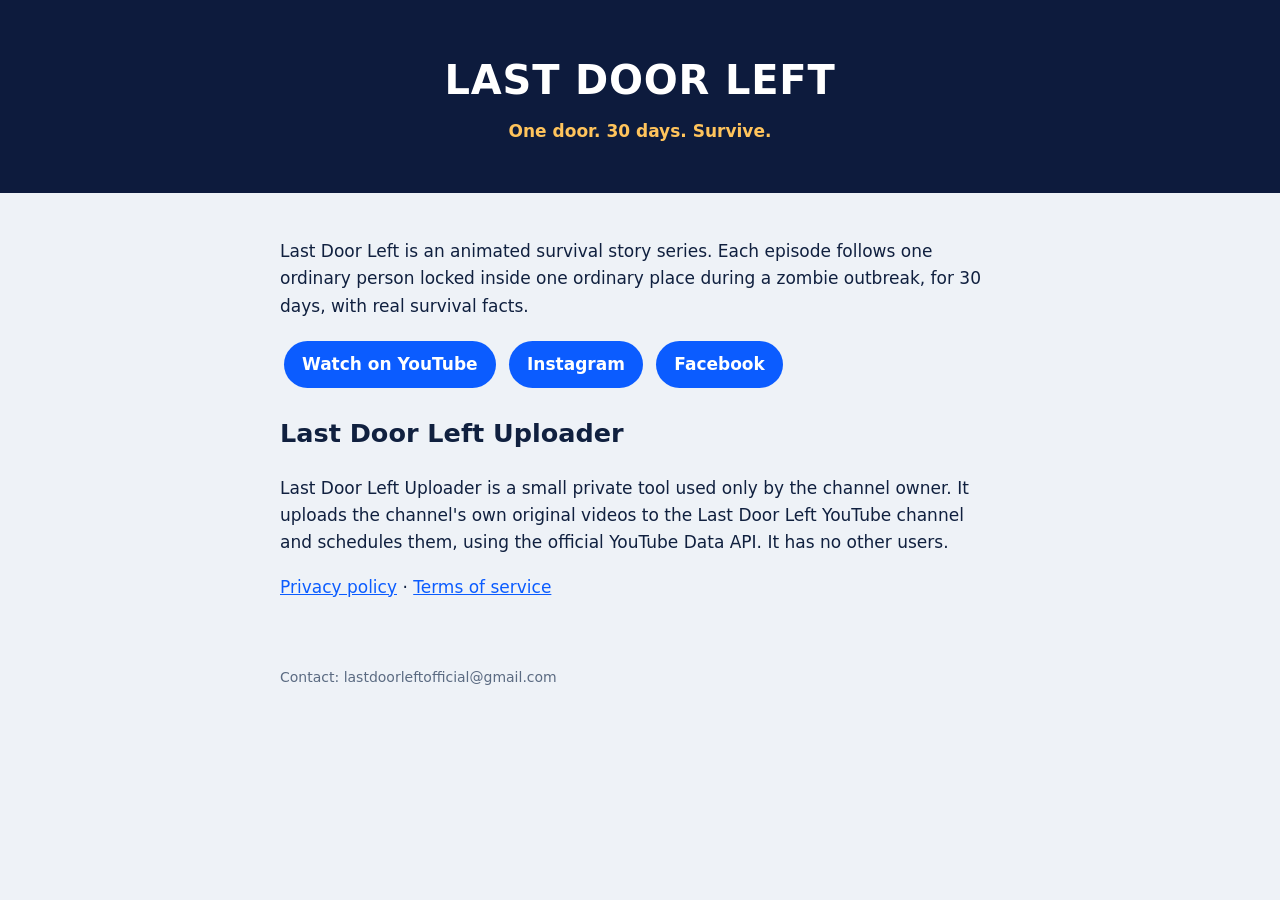
==== index.html @ 64af9288 "Create index.html" ====
<!doctype html>
<html lang="en"><head><meta charset="utf-8"><meta name="viewport" content="width=device-width,initial-scale=1">
<title>Last Door Left</title>
<style>
:root{--navy:#0D1B3D;--cobalt:#0B5CFF;--paper:#EEF2F7;--ink:#10203F}
body{margin:0;background:var(--paper);color:var(--ink);font:17px/1.6 system-ui,-apple-system,Segoe UI,Roboto,sans-serif}
header{background:var(--navy);color:#fff;padding:48px 20px;text-align:center}
h1{margin:0;font-size:40px;letter-spacing:.02em}
.tag{color:#ffc45c;font-weight:700;margin-top:6px}
main{max-width:720px;margin:0 auto;padding:28px 20px}
a{color:var(--cobalt)} .btn{display:inline-block;background:var(--cobalt);color:#fff;padding:10px 18px;border-radius:999px;text-decoration:none;font-weight:700;margin:4px}
footer{max-width:720px;margin:0 auto;padding:20px;font-size:14px;color:#5B6B82}
</style></head>
<body>
<header><h1>LAST DOOR LEFT</h1><div class="tag">One door. 30 days. Survive.</div></header>
<main>
<p>Last Door Left is an animated survival story series. Each episode follows one ordinary person locked inside one ordinary place during a zombie outbreak, for 30 days, with real survival facts.</p>
<p><a class="btn" href="https://www.youtube.com/@LastDoorLeftOfficial">Watch on YouTube</a>
<a class="btn" href="https://www.instagram.com/lastdoorleftofficial/">Instagram</a>
<a class="btn" href="https://www.facebook.com/lastdoorleftofficial">Facebook</a></p>
<h2>Last Door Left Uploader</h2>
<p>Last Door Left Uploader is a small private tool used only by the channel owner. It uploads the channel's own original videos to the Last Door Left YouTube channel and schedules them, using the official YouTube Data API. It has no other users.</p>
<p><a href="privacy.html">Privacy policy</a> · <a href="terms.html">Terms of service</a></p>
</main>
<footer>Contact: lastdoorleftofficial@gmail.com</footer>
</body></html>
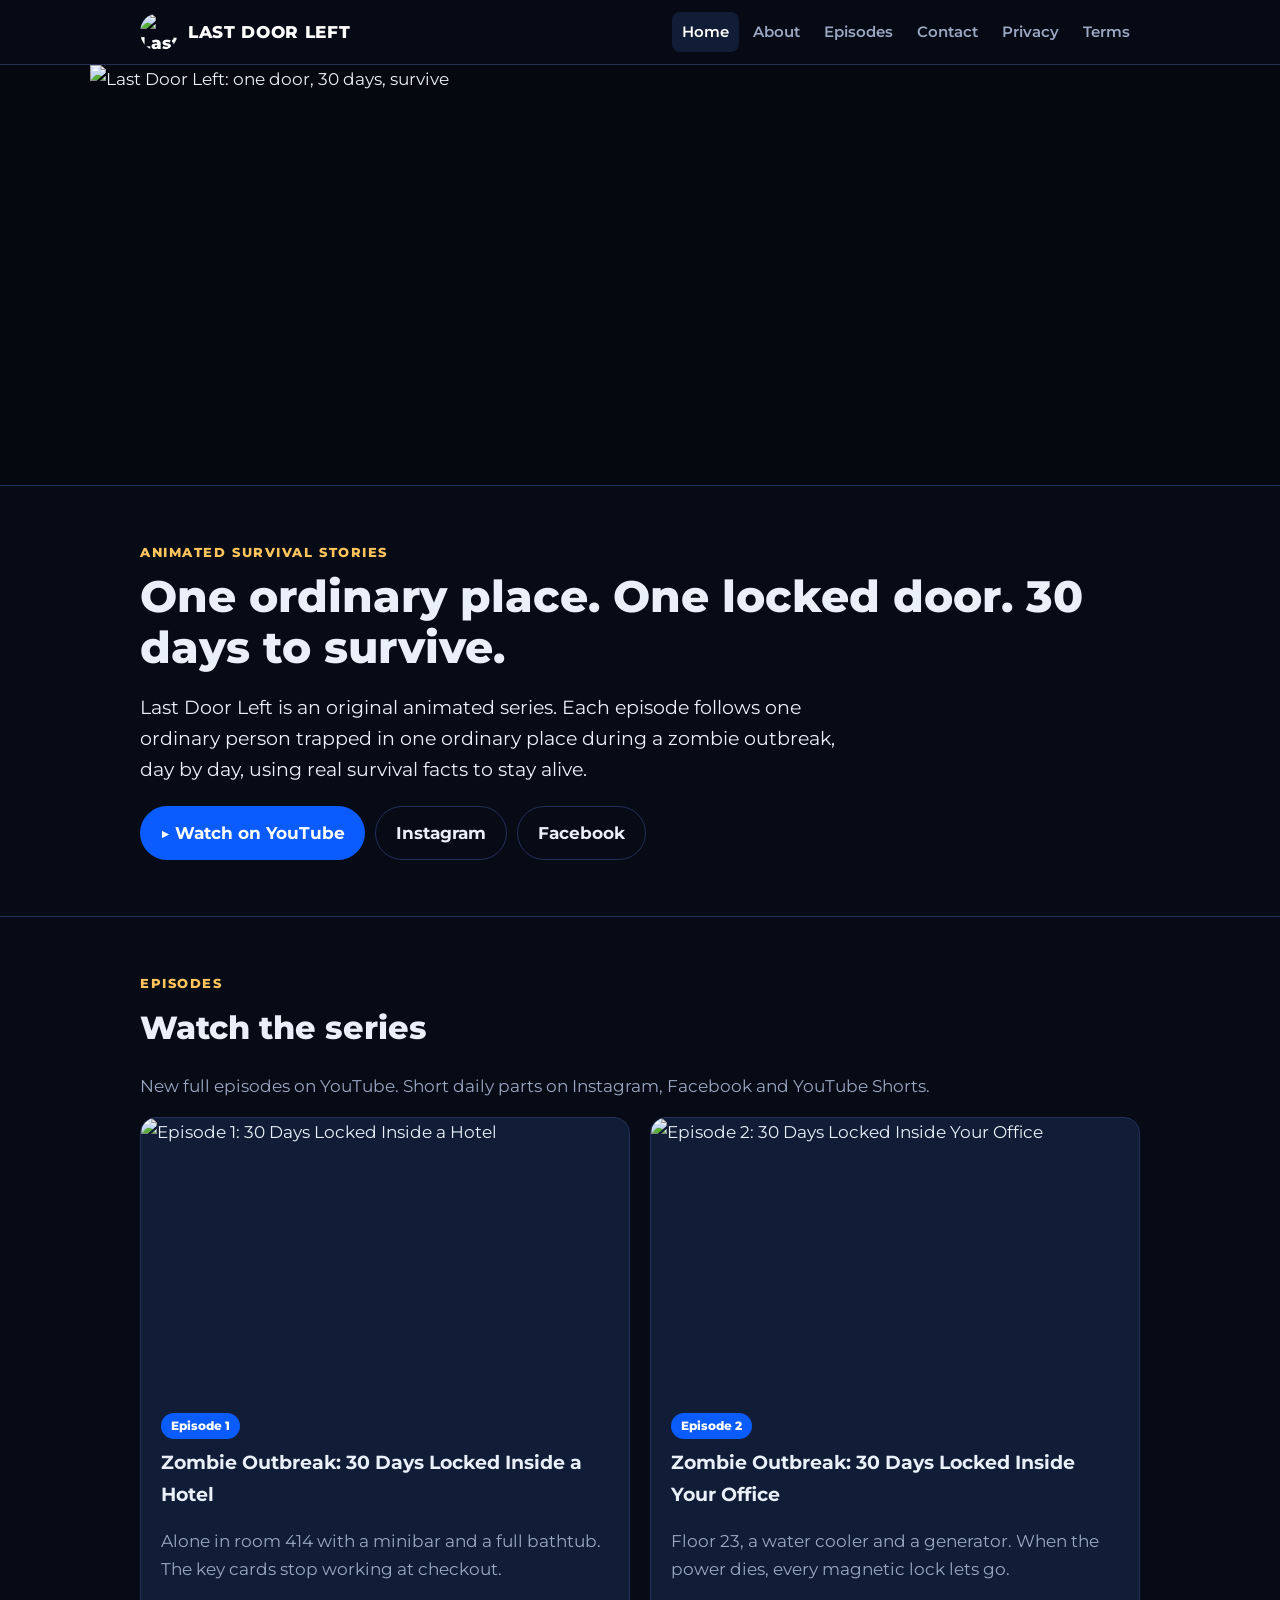
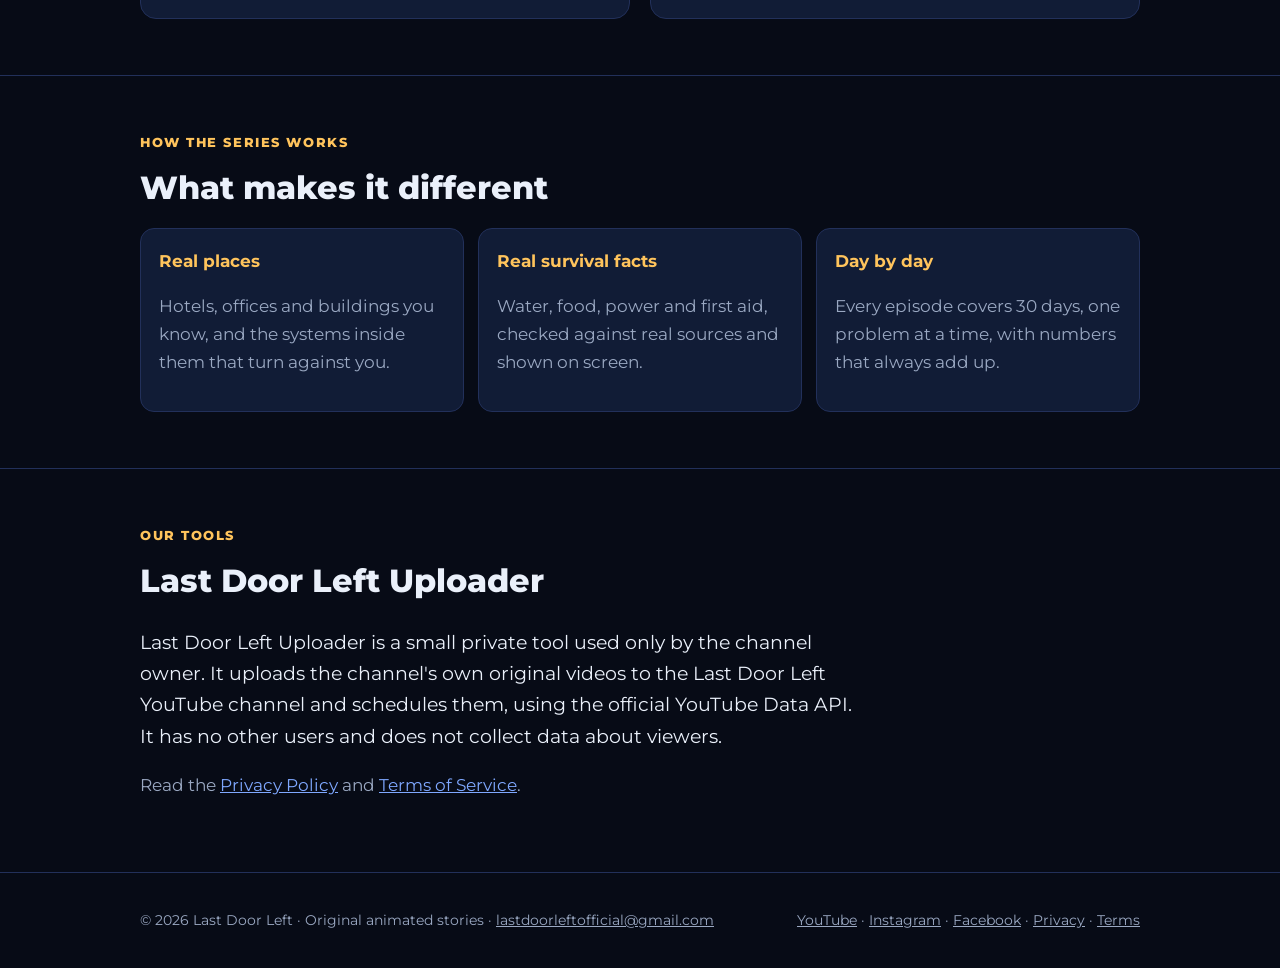
==== commit 0c494d7a: "New site: home, about, contact pages and channel images" ====
--- a/index.html
+++ b/index.html
@@ -1,26 +1,40 @@
 <!doctype html>
 <html lang="en"><head><meta charset="utf-8"><meta name="viewport" content="width=device-width,initial-scale=1">
-<title>Last Door Left</title>
-<style>
-:root{--navy:#0D1B3D;--cobalt:#0B5CFF;--paper:#EEF2F7;--ink:#10203F}
-body{margin:0;background:var(--paper);color:var(--ink);font:17px/1.6 system-ui,-apple-system,Segoe UI,Roboto,sans-serif}
-header{background:var(--navy);color:#fff;padding:48px 20px;text-align:center}
-h1{margin:0;font-size:40px;letter-spacing:.02em}
-.tag{color:#ffc45c;font-weight:700;margin-top:6px}
-main{max-width:720px;margin:0 auto;padding:28px 20px}
-a{color:var(--cobalt)} .btn{display:inline-block;background:var(--cobalt);color:#fff;padding:10px 18px;border-radius:999px;text-decoration:none;font-weight:700;margin:4px}
-footer{max-width:720px;margin:0 auto;padding:20px;font-size:14px;color:#5B6B82}
-</style></head>
+<title>Last Door Left · Animated zombie survival stories</title><meta name="description" content="Last Door Left is an original animated zombie survival series: one ordinary person, one ordinary place, 30 days, real survival facts.">
+<meta property="og:title" content="Last Door Left · Animated zombie survival stories"><meta property="og:description" content="Last Door Left is an original animated zombie survival series: one ordinary person, one ordinary place, 30 days, real survival facts."><meta property="og:image" content="https://lastdoorleftofficial-creator.github.io/img/hero.jpg">
+<link rel="icon" href="img/logo.png">
+<link rel="preconnect" href="https://fonts.googleapis.com"><link rel="preconnect" href="https://fonts.gstatic.com" crossorigin>
+<link href="https://fonts.googleapis.com/css2?family=Montserrat:wght@400;600;700;800&display=swap" rel="stylesheet">
+<link rel="stylesheet" href="style.css"></head>
 <body>
-<header><h1>LAST DOOR LEFT</h1><div class="tag">One door. 30 days. Survive.</div></header>
-<main>
-<p>Last Door Left is an animated survival story series. Each episode follows one ordinary person locked inside one ordinary place during a zombie outbreak, for 30 days, with real survival facts.</p>
-<p><a class="btn" href="https://www.youtube.com/@LastDoorLeftOfficial">Watch on YouTube</a>
-<a class="btn" href="https://www.instagram.com/lastdoorleftofficial/">Instagram</a>
-<a class="btn" href="https://www.facebook.com/lastdoorleftofficial">Facebook</a></p>
-<h2>Last Door Left Uploader</h2>
-<p>Last Door Left Uploader is a small private tool used only by the channel owner. It uploads the channel's own original videos to the Last Door Left YouTube channel and schedules them, using the official YouTube Data API. It has no other users.</p>
-<p><a href="privacy.html">Privacy policy</a> · <a href="terms.html">Terms of service</a></p>
-</main>
-<footer>Contact: lastdoorleftofficial@gmail.com</footer>
+<header class="nav"><div class="wrap"><a class="brand" href="index.html"><img src="img/logo.png" alt="Last Door Left logo">LAST DOOR LEFT</a><nav class="links"><a href="index.html" class=on>Home</a><a href="about.html">About</a><a href="index.html#episodes">Episodes</a><a href="contact.html">Contact</a><a href="privacy.html">Privacy</a><a href="terms.html">Terms</a></nav></div></header>
+
+<div class="hero"><img src="img/hero.jpg" alt="Last Door Left: one door, 30 days, survive" width="1100" height="420"></div>
+<section><div class="wrap">
+<div class="kicker">Animated survival stories</div>
+<h1>One ordinary place. One locked door. 30 days to survive.</h1>
+<p class="lead">Last Door Left is an original animated series. Each episode follows one ordinary person trapped in one ordinary place during a zombie outbreak, day by day, using real survival facts to stay alive.</p>
+<div class="btns"><a class="btn" href="https://www.youtube.com/@LastDoorLeftOfficial">▶ Watch on YouTube</a><a class="btn ghost" href="https://www.instagram.com/lastdoorleftofficial/">Instagram</a><a class="btn ghost" href="https://www.facebook.com/lastdoorleftofficial">Facebook</a></div>
+</div></section>
+<section id="episodes"><div class="wrap">
+<div class="kicker">Episodes</div><h2>Watch the series</h2>
+<p class="muted">New full episodes on YouTube. Short daily parts on Instagram, Facebook and YouTube Shorts.</p>
+<div class="grid">
+<a class="card" href="https://www.youtube.com/@LastDoorLeftOfficial" style="text-decoration:none;color:inherit"><img src="img/ep1.jpg" alt="Episode 1: 30 Days Locked Inside a Hotel"><div class="body"><span class="tag">Episode 1</span><h3>Zombie Outbreak: 30 Days Locked Inside a Hotel</h3><p class="muted">Alone in room 414 with a minibar and a full bathtub. The key cards stop working at checkout.</p></div></a>
+<a class="card" href="https://www.youtube.com/@LastDoorLeftOfficial" style="text-decoration:none;color:inherit"><img src="img/ep2.jpg" alt="Episode 2: 30 Days Locked Inside Your Office"><div class="body"><span class="tag">Episode 2</span><h3>Zombie Outbreak: 30 Days Locked Inside Your Office</h3><p class="muted">Floor 23, a water cooler and a generator. When the power dies, every magnetic lock lets go.</p></div></a>
+</div></div></section>
+<section><div class="wrap">
+<div class="kicker">How the series works</div><h2>What makes it different</h2>
+<div class="steps">
+<div class="step"><b>Real places</b><p class="muted">Hotels, offices and buildings you know, and the systems inside them that turn against you.</p></div>
+<div class="step"><b>Real survival facts</b><p class="muted">Water, food, power and first aid, checked against real sources and shown on screen.</p></div>
+<div class="step"><b>Day by day</b><p class="muted">Every episode covers 30 days, one problem at a time, with numbers that always add up.</p></div>
+</div></div></section>
+<section><div class="wrap">
+<div class="kicker">Our tools</div><h2>Last Door Left Uploader</h2>
+<p class="lead">Last Door Left Uploader is a small private tool used only by the channel owner. It uploads the channel's own original videos to the Last Door Left YouTube channel and schedules them, using the official YouTube Data API. It has no other users and does not collect data about viewers.</p>
+<p class="muted">Read the <a href="privacy.html">Privacy Policy</a> and <a href="terms.html">Terms of Service</a>.</p>
+</div></section>
+
+<footer><div class="wrap"><div>© 2026 Last Door Left · Original animated stories · <a href="mailto:lastdoorleftofficial@gmail.com">lastdoorleftofficial@gmail.com</a></div><div><a href="https://www.youtube.com/@LastDoorLeftOfficial">YouTube</a> · <a href="https://www.instagram.com/lastdoorleftofficial/">Instagram</a> · <a href="https://www.facebook.com/lastdoorleftofficial">Facebook</a> · <a href="privacy.html">Privacy</a> · <a href="terms.html">Terms</a></div></div></footer>
 </body></html>
--- a/style.css
+++ b/style.css
@@ -0,0 +1,39 @@
+:root{--bg:#070B16;--navy:#0D1B3D;--panel:#111C36;--line:#22305A;--cobalt:#0B5CFF;--gold:#FFC45C;--text:#EAF0FA;--muted:#9AA8C2;--paper:#EEF2F7;--ink:#10203F}
+*{box-sizing:border-box}html{scroll-behavior:smooth}
+body{margin:0;background:var(--bg);color:var(--text);font:17px/1.65 Montserrat,system-ui,-apple-system,"Segoe UI",Roboto,sans-serif}
+a{color:#7FA8FF}img{max-width:100%;display:block}
+.wrap{max-width:1040px;margin:0 auto;padding:0 20px}
+.nav{position:sticky;top:0;z-index:5;background:rgba(7,11,22,.92);backdrop-filter:blur(8px);border-bottom:1px solid var(--line)}
+.nav .wrap{display:flex;align-items:center;gap:14px;min-height:64px;flex-wrap:wrap}
+.brand{display:flex;align-items:center;gap:10px;color:#fff;text-decoration:none;font-weight:800;letter-spacing:.04em}
+.brand img{width:38px;height:38px;border-radius:50%}
+.links{margin-left:auto;display:flex;gap:4px;flex-wrap:wrap}
+.links a{color:var(--muted);text-decoration:none;font-weight:600;font-size:15px;padding:8px 10px;border-radius:8px}
+.links a:hover,.links a.on{color:#fff;background:var(--panel)}
+.hero{background:#05080F;border-bottom:1px solid var(--line)}
+.hero img{width:100%;max-width:1100px;margin:0 auto}
+section{padding:56px 0;border-bottom:1px solid var(--line)}
+h1{font-size:clamp(30px,5vw,44px);line-height:1.15;margin:0 0 14px;font-weight:800}
+h2{font-size:clamp(24px,3.4vw,32px);margin:0 0 14px;font-weight:800}
+h3{margin:0 0 6px;font-size:19px}
+.lead{font-size:19px;color:var(--text);max-width:720px}
+.muted{color:var(--muted)}
+.kicker{color:var(--gold);font-weight:800;letter-spacing:.12em;font-size:13px;text-transform:uppercase;margin-bottom:8px}
+.btns{display:flex;gap:10px;flex-wrap:wrap;margin-top:20px}
+.btn{display:inline-flex;align-items:center;gap:8px;background:var(--cobalt);color:#fff;padding:12px 20px;border-radius:999px;text-decoration:none;font-weight:700}
+.btn.ghost{background:transparent;border:1px solid var(--line);color:var(--text)}
+.btn:hover{filter:brightness(1.1)}
+.grid{display:grid;gap:20px;grid-template-columns:repeat(auto-fit,minmax(260px,1fr))}
+.card{background:var(--panel);border:1px solid var(--line);border-radius:16px;overflow:hidden}
+.card .body{padding:18px 20px}
+.card img{width:100%;aspect-ratio:16/9;object-fit:cover}
+.tag{display:inline-block;background:var(--cobalt);color:#fff;font-size:12px;font-weight:800;padding:3px 10px;border-radius:999px;margin-bottom:8px}
+.steps{counter-reset:s;display:grid;gap:14px;grid-template-columns:repeat(auto-fit,minmax(220px,1fr))}
+.step{background:var(--panel);border:1px solid var(--line);border-radius:14px;padding:18px}
+.step b{color:var(--gold)}
+.doc{background:var(--paper);color:var(--ink)}
+.doc section{border:0}.doc a{color:var(--cobalt)}
+.doc .wrap{max-width:760px}
+footer{padding:36px 0;color:var(--muted);font-size:14px}
+footer .wrap{display:flex;gap:16px;flex-wrap:wrap;justify-content:space-between}
+footer a{color:var(--muted)}
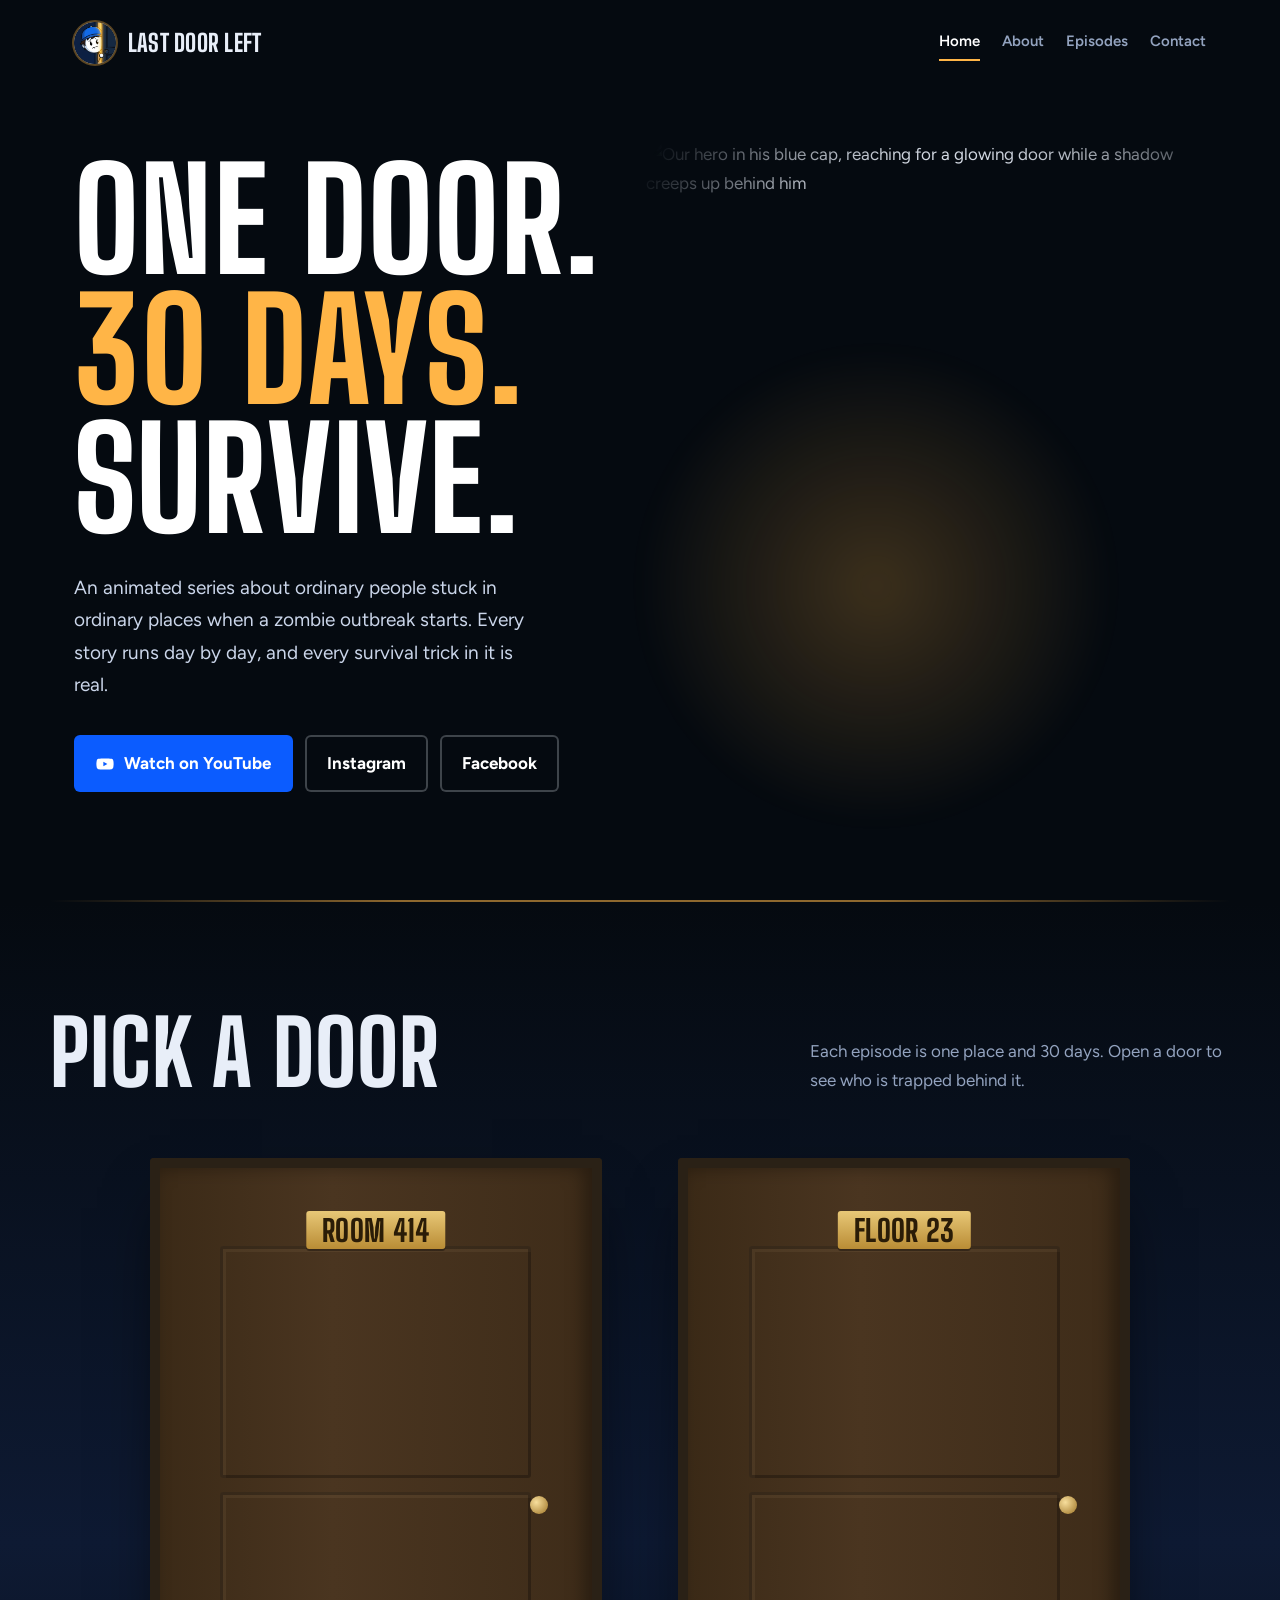
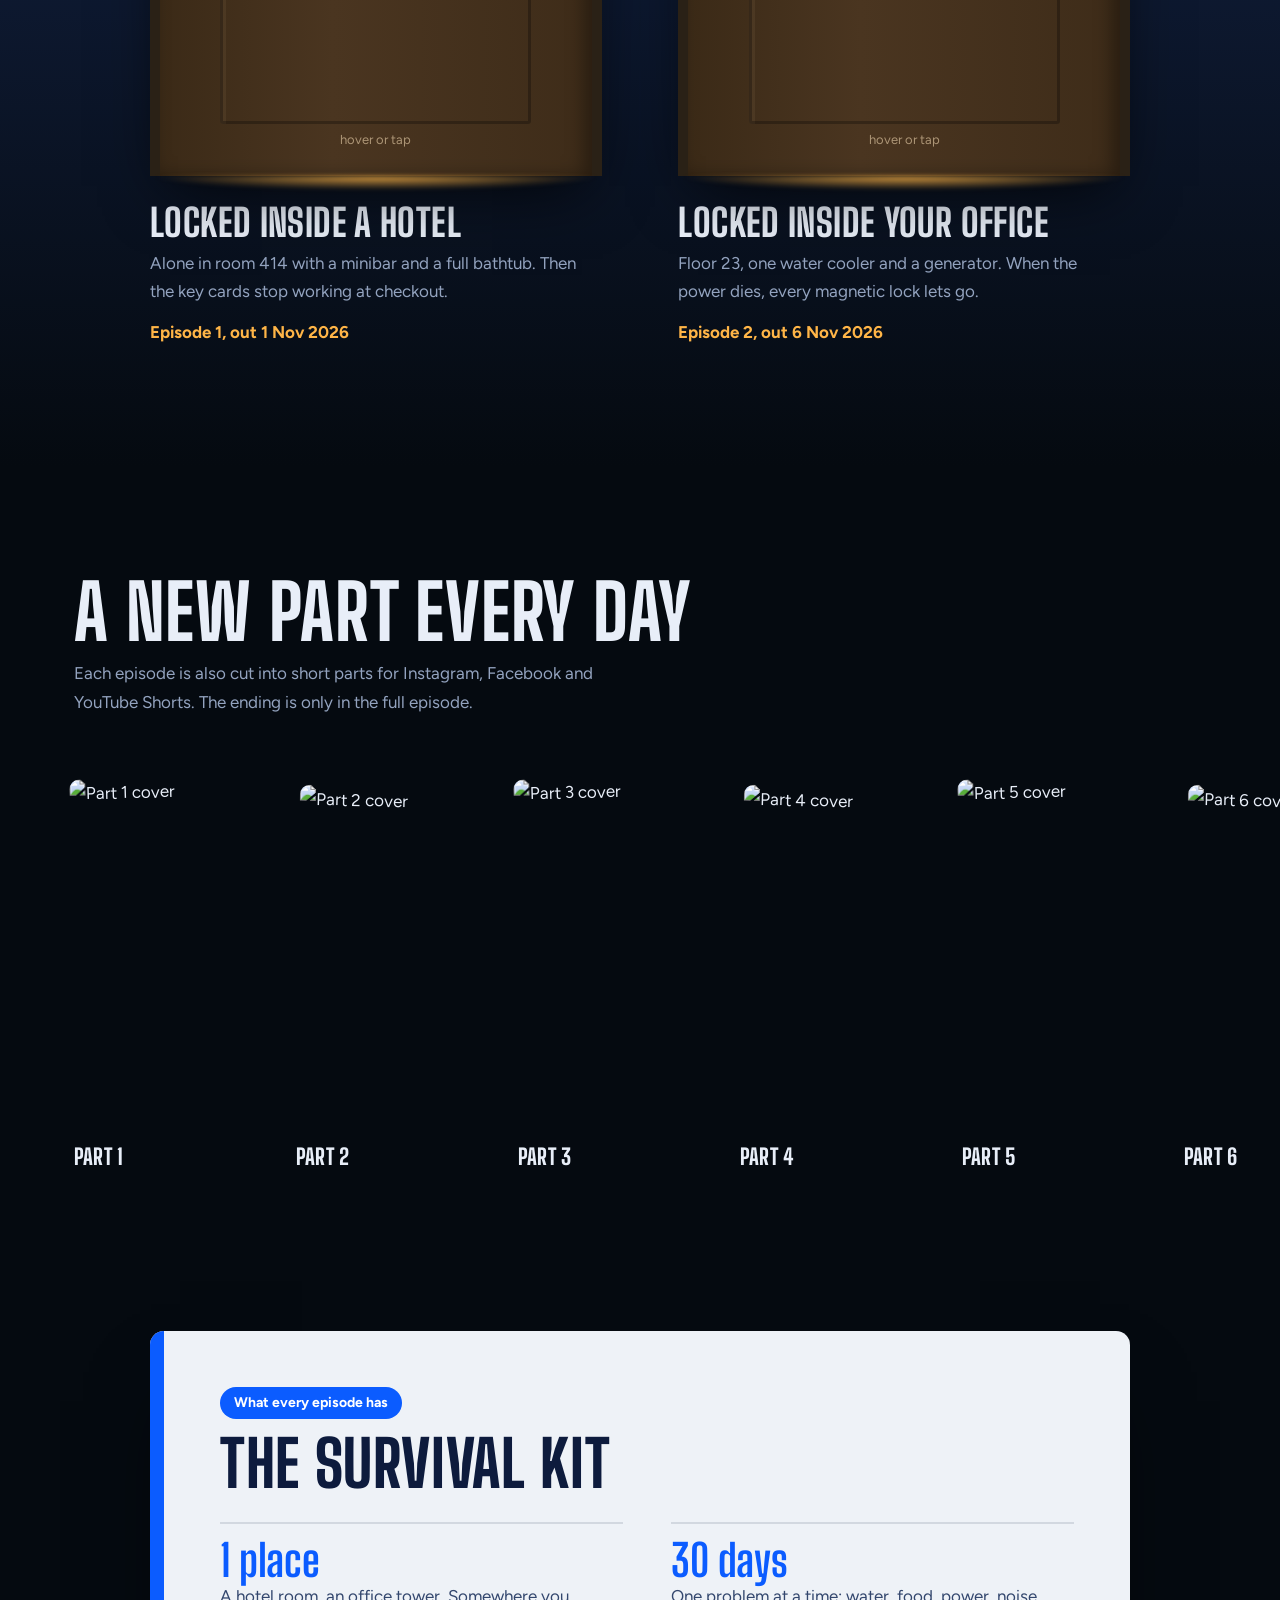
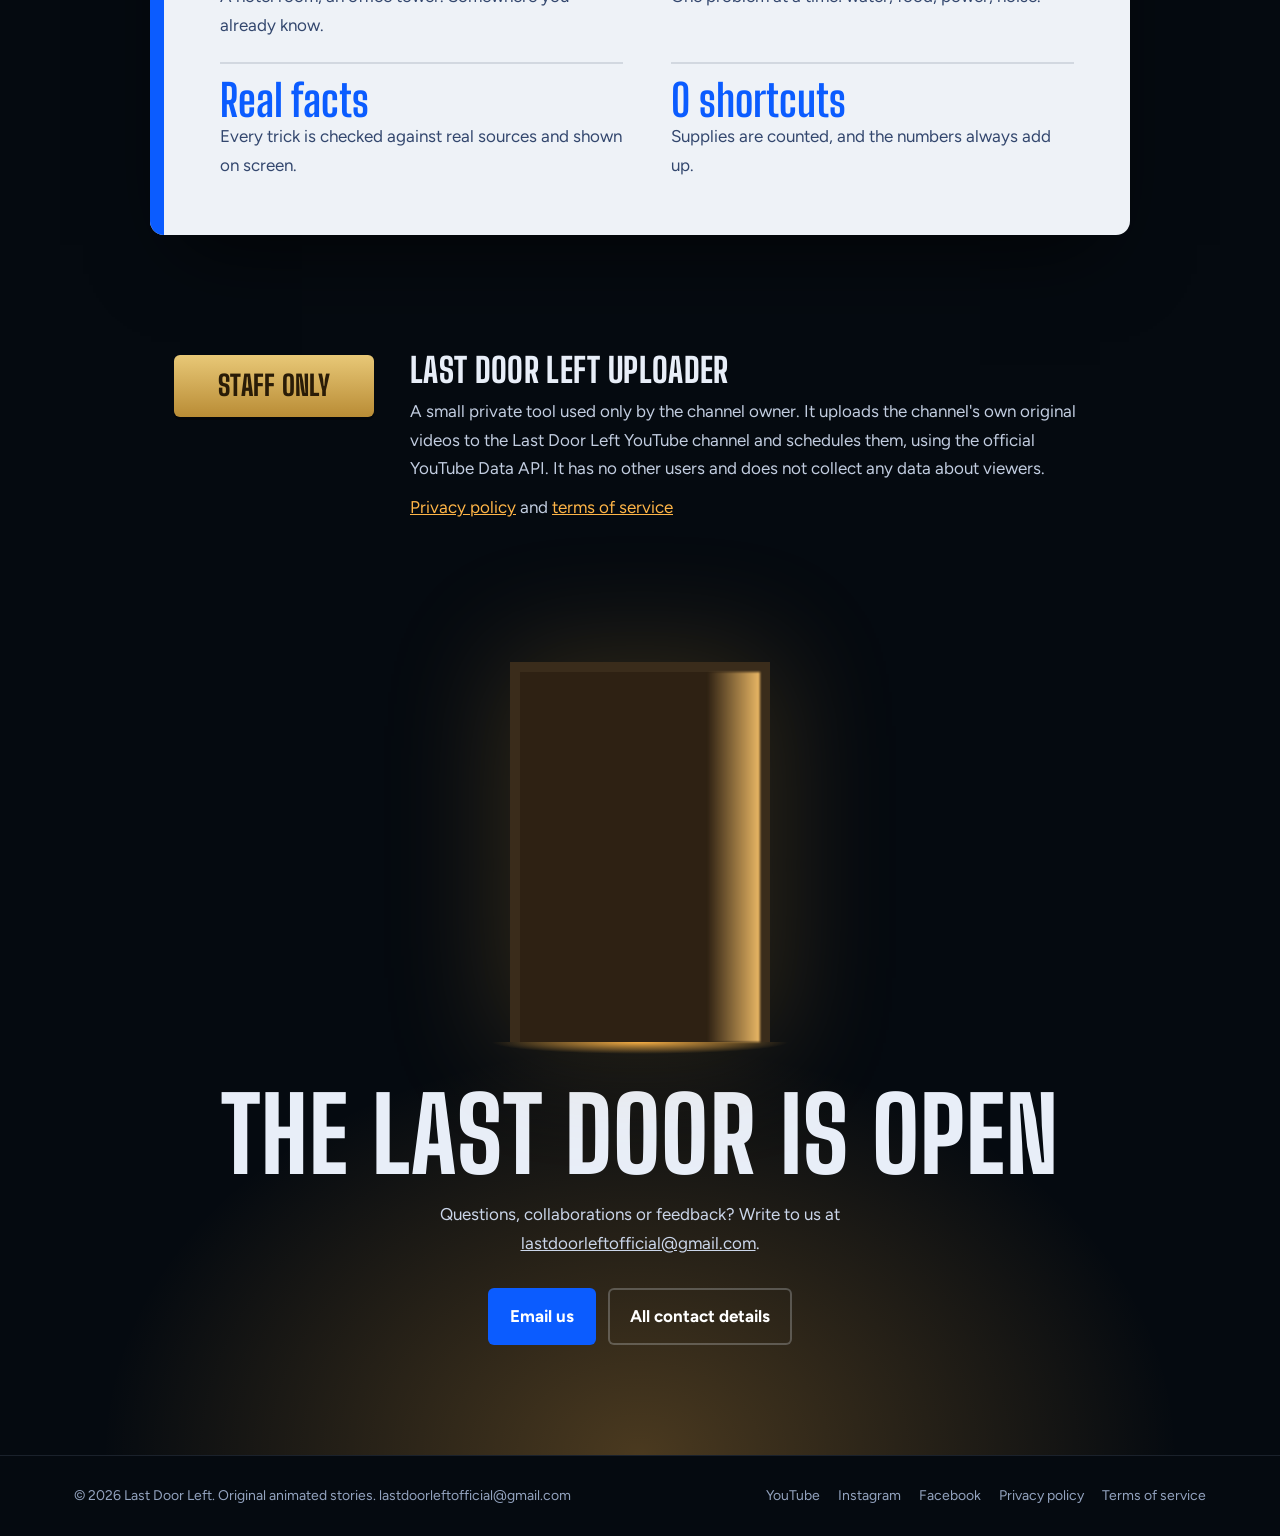
==== commit fc0ac8f6: "Redesign: corridor theme" ====
--- a/index.html
+++ b/index.html
@@ -1,40 +1,81 @@
 <!doctype html>
 <html lang="en"><head><meta charset="utf-8"><meta name="viewport" content="width=device-width,initial-scale=1">
-<title>Last Door Left · Animated zombie survival stories</title><meta name="description" content="Last Door Left is an original animated zombie survival series: one ordinary person, one ordinary place, 30 days, real survival facts.">
-<meta property="og:title" content="Last Door Left · Animated zombie survival stories"><meta property="og:description" content="Last Door Left is an original animated zombie survival series: one ordinary person, one ordinary place, 30 days, real survival facts."><meta property="og:image" content="https://lastdoorleftofficial-creator.github.io/img/hero.jpg">
+<title>Last Door Left | Animated zombie survival stories</title><meta name="description" content="Last Door Left is an original animated zombie survival series: one ordinary place, one locked door, 30 days, real survival facts.">
+<meta property="og:title" content="Last Door Left | Animated zombie survival stories"><meta property="og:description" content="Last Door Left is an original animated zombie survival series: one ordinary place, one locked door, 30 days, real survival facts.">
+<meta property="og:image" content="https://lastdoorleftofficial-creator.github.io/img/door.jpg">
 <link rel="icon" href="img/logo.png">
 <link rel="preconnect" href="https://fonts.googleapis.com"><link rel="preconnect" href="https://fonts.gstatic.com" crossorigin>
-<link href="https://fonts.googleapis.com/css2?family=Montserrat:wght@400;600;700;800&display=swap" rel="stylesheet">
+<link href="https://fonts.googleapis.com/css2?family=Big+Shoulders+Display:wght@700;800;900&family=Figtree:wght@400;600;700&display=swap" rel="stylesheet">
 <link rel="stylesheet" href="style.css"></head>
 <body>
-<header class="nav"><div class="wrap"><a class="brand" href="index.html"><img src="img/logo.png" alt="Last Door Left logo">LAST DOOR LEFT</a><nav class="links"><a href="index.html" class=on>Home</a><a href="about.html">About</a><a href="index.html#episodes">Episodes</a><a href="contact.html">Contact</a><a href="privacy.html">Privacy</a><a href="terms.html">Terms</a></nav></div></header>
+<header class="bar"><div class="in"><a class="logo" href="index.html"><img src="img/logo.png" alt=""><span class="sign">Last Door Left</span></a><nav class="menu" aria-label="Main"><a href="index.html" aria-current=page>Home</a><a href="about.html">About</a><a href="index.html#episodes">Episodes</a><a href="contact.html">Contact</a></nav></div></header>
+<main>
 
-<div class="hero"><img src="img/hero.jpg" alt="Last Door Left: one door, 30 days, survive" width="1100" height="420"></div>
-<section><div class="wrap">
-<div class="kicker">Animated survival stories</div>
-<h1>One ordinary place. One locked door. 30 days to survive.</h1>
-<p class="lead">Last Door Left is an original animated series. Each episode follows one ordinary person trapped in one ordinary place during a zombie outbreak, day by day, using real survival facts to stay alive.</p>
-<div class="btns"><a class="btn" href="https://www.youtube.com/@LastDoorLeftOfficial">▶ Watch on YouTube</a><a class="btn ghost" href="https://www.instagram.com/lastdoorleftofficial/">Instagram</a><a class="btn ghost" href="https://www.facebook.com/lastdoorleftofficial">Facebook</a></div>
-</div></section>
-<section id="episodes"><div class="wrap">
-<div class="kicker">Episodes</div><h2>Watch the series</h2>
-<p class="muted">New full episodes on YouTube. Short daily parts on Instagram, Facebook and YouTube Shorts.</p>
-<div class="grid">
-<a class="card" href="https://www.youtube.com/@LastDoorLeftOfficial" style="text-decoration:none;color:inherit"><img src="img/ep1.jpg" alt="Episode 1: 30 Days Locked Inside a Hotel"><div class="body"><span class="tag">Episode 1</span><h3>Zombie Outbreak: 30 Days Locked Inside a Hotel</h3><p class="muted">Alone in room 414 with a minibar and a full bathtub. The key cards stop working at checkout.</p></div></a>
-<a class="card" href="https://www.youtube.com/@LastDoorLeftOfficial" style="text-decoration:none;color:inherit"><img src="img/ep2.jpg" alt="Episode 2: 30 Days Locked Inside Your Office"><div class="body"><span class="tag">Episode 2</span><h3>Zombie Outbreak: 30 Days Locked Inside Your Office</h3><p class="muted">Floor 23, a water cooler and a generator. When the power dies, every magnetic lock lets go.</p></div></a>
-</div></div></section>
-<section><div class="wrap">
-<div class="kicker">How the series works</div><h2>What makes it different</h2>
-<div class="steps">
-<div class="step"><b>Real places</b><p class="muted">Hotels, offices and buildings you know, and the systems inside them that turn against you.</p></div>
-<div class="step"><b>Real survival facts</b><p class="muted">Water, food, power and first aid, checked against real sources and shown on screen.</p></div>
-<div class="step"><b>Day by day</b><p class="muted">Every episode covers 30 days, one problem at a time, with numbers that always add up.</p></div>
-</div></div></section>
-<section><div class="wrap">
-<div class="kicker">Our tools</div><h2>Last Door Left Uploader</h2>
-<p class="lead">Last Door Left Uploader is a small private tool used only by the channel owner. It uploads the channel's own original videos to the Last Door Left YouTube channel and schedules them, using the official YouTube Data API. It has no other users and does not collect data about viewers.</p>
-<p class="muted">Read the <a href="privacy.html">Privacy Policy</a> and <a href="terms.html">Terms of Service</a>.</p>
-</div></section>
+<section class="hero">
+  <div class="copy">
+    <h1 class="sign">One door.<span class="b">30 days.</span>Survive.</h1>
+    <p class="intro">An animated series about ordinary people stuck in ordinary places when a zombie outbreak starts. Every story runs day by day, and every survival trick in it is real.</p>
+    <div class="cta"><a class="btn" href="https://www.youtube.com/@LastDoorLeftOfficial"><svg viewBox="0 0 24 24" fill="currentColor" aria-hidden="true"><path d="M23 7.2a3 3 0 0 0-2.1-2.1C19 4.6 12 4.6 12 4.6s-7 0-8.9.5A3 3 0 0 0 1 7.2 31 31 0 0 0 .5 12a31 31 0 0 0 .5 4.8 3 3 0 0 0 2.1 2.1c1.9.5 8.9.5 8.9.5s7 0 8.9-.5a3 3 0 0 0 2.1-2.1c.4-1.6.5-4.8.5-4.8s0-3.2-.5-4.8ZM9.8 15.1V8.9l5.4 3.1-5.4 3.1Z"/></svg>Watch on YouTube</a><a class="btn line" href="https://www.instagram.com/lastdoorleftofficial/">Instagram</a><a class="btn line" href="https://www.facebook.com/lastdoorleftofficial">Facebook</a></div>
+  </div>
+  <figure><img src="img/door.jpg" alt="Our hero in his blue cap, reaching for a glowing door while a shadow creeps up behind him" width="600" height="760"></figure>
+</section>
+<div class="floor"></div>
 
-<footer><div class="wrap"><div>© 2026 Last Door Left · Original animated stories · <a href="mailto:lastdoorleftofficial@gmail.com">lastdoorleftofficial@gmail.com</a></div><div><a href="https://www.youtube.com/@LastDoorLeftOfficial">YouTube</a> · <a href="https://www.instagram.com/lastdoorleftofficial/">Instagram</a> · <a href="https://www.facebook.com/lastdoorleftofficial">Facebook</a> · <a href="privacy.html">Privacy</a> · <a href="terms.html">Terms</a></div></div></footer>
+<section class="hall" id="episodes">
+  <div class="head"><h2 class="sign">Pick a door</h2><p>Each episode is one place and 30 days. Open a door to see who is trapped behind it.</p></div>
+  <div class="doors">
+    <a class="ep" href="https://www.youtube.com/@LastDoorLeftOfficial">
+      <div class="frame"><div class="room"><img src="img/ep1.jpg" alt="Episode 1 thumbnail: room 414" loading="lazy"></div>
+        <div class="leaf"><i></i><i></i><span class="plate sign">Room 414</span><span class="knob"></span><span class="hint">hover or tap</span></div></div>
+      <h3 class="sign">Locked inside a hotel</h3>
+      <p>Alone in room 414 with a minibar and a full bathtub. Then the key cards stop working at checkout.</p>
+      <span class="when">Episode 1, out 1 Nov 2026</span>
+    </a>
+    <a class="ep" href="https://www.youtube.com/@LastDoorLeftOfficial">
+      <div class="frame"><div class="room"><img src="img/ep2.jpg" alt="Episode 2 thumbnail: locked in your office" loading="lazy"></div>
+        <div class="leaf"><i></i><i></i><span class="plate sign">Floor 23</span><span class="knob"></span><span class="hint">hover or tap</span></div></div>
+      <h3 class="sign">Locked inside your office</h3>
+      <p>Floor 23, one water cooler and a generator. When the power dies, every magnetic lock lets go.</p>
+      <span class="when">Episode 2, out 6 Nov 2026</span>
+    </a>
+  </div>
+</section>
+
+<section class="parts">
+  <div class="head"><h2 class="sign">A new part every day</h2><p>Each episode is also cut into short parts for Instagram, Facebook and YouTube Shorts. The ending is only in the full episode.</p></div>
+  <div class="strip"><a href="https://www.instagram.com/lastdoorleftofficial/"><img src="img/part1.jpg" alt="Part 1 cover" loading="lazy" width="200" height="356"><span class="sign">Part 1</span></a><a href="https://www.instagram.com/lastdoorleftofficial/"><img src="img/part2.jpg" alt="Part 2 cover" loading="lazy" width="200" height="356"><span class="sign">Part 2</span></a><a href="https://www.instagram.com/lastdoorleftofficial/"><img src="img/part3.jpg" alt="Part 3 cover" loading="lazy" width="200" height="356"><span class="sign">Part 3</span></a><a href="https://www.instagram.com/lastdoorleftofficial/"><img src="img/part4.jpg" alt="Part 4 cover" loading="lazy" width="200" height="356"><span class="sign">Part 4</span></a><a href="https://www.instagram.com/lastdoorleftofficial/"><img src="img/part5.jpg" alt="Part 5 cover" loading="lazy" width="200" height="356"><span class="sign">Part 5</span></a><a href="https://www.instagram.com/lastdoorleftofficial/"><img src="img/part6.jpg" alt="Part 6 cover" loading="lazy" width="200" height="356"><span class="sign">Part 6</span></a><a href="https://www.instagram.com/lastdoorleftofficial/"><img src="img/part7.jpg" alt="Part 7 cover" loading="lazy" width="200" height="356"><span class="sign">Part 7</span></a><a href="https://www.instagram.com/lastdoorleftofficial/"><img src="img/part8.jpg" alt="Part 8 cover" loading="lazy" width="200" height="356"><span class="sign">Part 8</span></a><a href="https://www.instagram.com/lastdoorleftofficial/"><img src="img/part9.jpg" alt="Part 9 cover" loading="lazy" width="200" height="356"><span class="sign">Part 9</span></a><a href="https://www.instagram.com/lastdoorleftofficial/"><img src="img/part10.jpg" alt="Part 10 cover" loading="lazy" width="200" height="356"><span class="sign">Part 10</span></a></div>
+</section>
+
+<section class="kit">
+  <div class="card"><div class="stripe"></div><div class="body">
+    <span class="pill">What every episode has</span>
+    <h2 class="sign">The survival kit</h2>
+    <div class="rows">
+      <div><b>1 place</b><span>A hotel room, an office tower. Somewhere you already know.</span></div>
+      <div><b>30 days</b><span>One problem at a time: water, food, power, noise.</span></div>
+      <div><b>Real facts</b><span>Every trick is checked against real sources and shown on screen.</span></div>
+      <div><b>0 shortcuts</b><span>Supplies are counted, and the numbers always add up.</span></div>
+    </div>
+  </div></div>
+</section>
+
+<section class="notice" aria-labelledby="tool">
+  <div class="brass sign">Staff only</div>
+  <div>
+    <h2 id="tool" class="sign">Last Door Left Uploader</h2>
+    <p>A small private tool used only by the channel owner. It uploads the channel's own original videos to the Last Door Left YouTube channel and schedules them, using the official YouTube Data API. It has no other users and does not collect any data about viewers.</p>
+    <p><a href="privacy.html">Privacy policy</a> and <a href="terms.html">terms of service</a></p>
+  </div>
+</section>
+
+<section class="last">
+  <div class="slot" aria-hidden="true"></div>
+  <h2 class="sign">The last door is open</h2>
+  <p>Questions, collaborations or feedback? Write to us at <a href="mailto:lastdoorleftofficial@gmail.com">lastdoorleftofficial@gmail.com</a>.</p>
+  <div class="cta"><a class="btn" href="mailto:lastdoorleftofficial@gmail.com">Email us</a><a class="btn line" href="contact.html">All contact details</a></div>
+</section>
+
+</main>
+<footer><div class="in"><span>© 2026 Last Door Left. Original animated stories. <a href="mailto:lastdoorleftofficial@gmail.com">lastdoorleftofficial@gmail.com</a></span><nav aria-label="Footer"><a href="https://www.youtube.com/@LastDoorLeftOfficial">YouTube</a><a href="https://www.instagram.com/lastdoorleftofficial/">Instagram</a><a href="https://www.facebook.com/lastdoorleftofficial">Facebook</a><a href="privacy.html">Privacy policy</a><a href="terms.html">Terms of service</a></nav></div></footer>
+<script>document.querySelectorAll('.ep').forEach(function(d){d.addEventListener('touchstart',function(){d.classList.add('open')},{passive:true})})</script>
 </body></html>
--- a/style.css
+++ b/style.css
@@ -1,39 +1,140 @@
-:root{--bg:#070B16;--navy:#0D1B3D;--panel:#111C36;--line:#22305A;--cobalt:#0B5CFF;--gold:#FFC45C;--text:#EAF0FA;--muted:#9AA8C2;--paper:#EEF2F7;--ink:#10203F}
-*{box-sizing:border-box}html{scroll-behavior:smooth}
-body{margin:0;background:var(--bg);color:var(--text);font:17px/1.65 Montserrat,system-ui,-apple-system,"Segoe UI",Roboto,sans-serif}
-a{color:#7FA8FF}img{max-width:100%;display:block}
-.wrap{max-width:1040px;margin:0 auto;padding:0 20px}
-.nav{position:sticky;top:0;z-index:5;background:rgba(7,11,22,.92);backdrop-filter:blur(8px);border-bottom:1px solid var(--line)}
-.nav .wrap{display:flex;align-items:center;gap:14px;min-height:64px;flex-wrap:wrap}
-.brand{display:flex;align-items:center;gap:10px;color:#fff;text-decoration:none;font-weight:800;letter-spacing:.04em}
-.brand img{width:38px;height:38px;border-radius:50%}
-.links{margin-left:auto;display:flex;gap:4px;flex-wrap:wrap}
-.links a{color:var(--muted);text-decoration:none;font-weight:600;font-size:15px;padding:8px 10px;border-radius:8px}
-.links a:hover,.links a.on{color:#fff;background:var(--panel)}
-.hero{background:#05080F;border-bottom:1px solid var(--line)}
-.hero img{width:100%;max-width:1100px;margin:0 auto}
-section{padding:56px 0;border-bottom:1px solid var(--line)}
-h1{font-size:clamp(30px,5vw,44px);line-height:1.15;margin:0 0 14px;font-weight:800}
-h2{font-size:clamp(24px,3.4vw,32px);margin:0 0 14px;font-weight:800}
-h3{margin:0 0 6px;font-size:19px}
-.lead{font-size:19px;color:var(--text);max-width:720px}
-.muted{color:var(--muted)}
-.kicker{color:var(--gold);font-weight:800;letter-spacing:.12em;font-size:13px;text-transform:uppercase;margin-bottom:8px}
-.btns{display:flex;gap:10px;flex-wrap:wrap;margin-top:20px}
-.btn{display:inline-flex;align-items:center;gap:8px;background:var(--cobalt);color:#fff;padding:12px 20px;border-radius:999px;text-decoration:none;font-weight:700}
-.btn.ghost{background:transparent;border:1px solid var(--line);color:var(--text)}
-.btn:hover{filter:brightness(1.1)}
-.grid{display:grid;gap:20px;grid-template-columns:repeat(auto-fit,minmax(260px,1fr))}
-.card{background:var(--panel);border:1px solid var(--line);border-radius:16px;overflow:hidden}
-.card .body{padding:18px 20px}
-.card img{width:100%;aspect-ratio:16/9;object-fit:cover}
-.tag{display:inline-block;background:var(--cobalt);color:#fff;font-size:12px;font-weight:800;padding:3px 10px;border-radius:999px;margin-bottom:8px}
-.steps{counter-reset:s;display:grid;gap:14px;grid-template-columns:repeat(auto-fit,minmax(220px,1fr))}
-.step{background:var(--panel);border:1px solid var(--line);border-radius:14px;padding:18px}
-.step b{color:var(--gold)}
-.doc{background:var(--paper);color:var(--ink)}
-.doc section{border:0}.doc a{color:var(--cobalt)}
-.doc .wrap{max-width:760px}
-footer{padding:36px 0;color:var(--muted);font-size:14px}
-footer .wrap{display:flex;gap:16px;flex-wrap:wrap;justify-content:space-between}
-footer a{color:var(--muted)}
+:root{
+  --night:#050A10;      /* corridor dark, matches the artwork */
+  --hall:#0E1A33;       /* corridor blue */
+  --cap:#0B5CFF;        /* the hero's cap */
+  --glow:#FFB547;       /* light under the door */
+  --paper:#EEF2F7;      /* in-video supply card */
+  --ink:#0D1B3D;
+  --dim:#93A3BF;
+  --text:#E8EEF8;
+}
+*{box-sizing:border-box}
+html{scroll-behavior:smooth}
+body{margin:0;background:var(--night);color:var(--text);font:400 17px/1.7 "Figtree",system-ui,sans-serif;-webkit-font-smoothing:antialiased}
+img{max-width:100%;display:block}
+a{color:inherit}
+:focus-visible{outline:3px solid var(--glow);outline-offset:3px;border-radius:4px}
+.sign{font-family:"Big Shoulders Display",Impact,sans-serif;font-weight:800;letter-spacing:.01em;line-height:.92;text-transform:uppercase}
+
+/* top bar */
+.bar{position:absolute;inset:0 0 auto 0;z-index:10}
+.bar .in{max-width:1180px;margin:0 auto;padding:22px 24px;display:flex;align-items:center;gap:20px;flex-wrap:wrap}
+.logo{display:flex;align-items:center;gap:12px;text-decoration:none}
+.logo img{width:42px;height:42px;border-radius:50%;box-shadow:0 0 0 2px rgba(255,181,71,.35)}
+.logo span{font-size:24px}
+.menu{margin-left:auto;display:flex;gap:22px;flex-wrap:wrap}
+.menu a{text-decoration:none;color:var(--dim);font-weight:600;font-size:15px;padding:4px 0;border-bottom:2px solid transparent}
+.menu a:hover,.menu a[aria-current]{color:#fff;border-color:var(--glow)}
+
+/* hero: the corridor */
+.hero{position:relative;min-height:100vh;display:grid;grid-template-columns:1.05fr .95fr;align-items:end;max-width:1180px;margin:0 auto;padding:120px 24px 0;gap:24px}
+.hero::before{content:"";position:absolute;right:8%;bottom:6%;width:520px;height:520px;border-radius:50%;background:radial-gradient(circle,rgba(255,181,71,.22),transparent 65%);z-index:-1;filter:blur(10px)}
+.hero h1{font-size:clamp(64px,11vw,148px);margin:0;color:#fff}
+.hero h1 .b{display:block;color:var(--glow)}
+.hero .intro{max-width:470px;font-size:19px;color:#CBD6EA;margin:28px 0 34px}
+.hero .copy{padding-bottom:12vh}
+.hero figure{margin:0;align-self:end}
+.hero figure img{width:100%;max-width:560px;margin-left:auto;-webkit-mask-image:radial-gradient(ellipse 70% 72% at 55% 48%,#000 60%,transparent 100%);mask-image:radial-gradient(ellipse 70% 72% at 55% 48%,#000 60%,transparent 100%)}
+.cta{display:flex;flex-wrap:wrap;gap:12px}
+.btn{display:inline-flex;align-items:center;gap:10px;text-decoration:none;font-weight:700;padding:14px 22px;border-radius:6px;background:var(--cap);color:#fff;transition:transform .15s}
+.btn:hover{transform:translateY(-2px)}
+.btn.line{background:transparent;box-shadow:inset 0 0 0 2px rgba(232,238,248,.25)}
+.btn svg{width:18px;height:18px}
+
+/* the floor line: a strip of light running between hero and the doors */
+.floor{height:2px;background:linear-gradient(90deg,transparent,var(--glow) 30%,var(--glow) 70%,transparent);opacity:.55;max-width:1180px;margin:0 auto}
+
+/* doors */
+.hall{position:relative;background:linear-gradient(180deg,var(--night),var(--hall) 55%,var(--night));padding:110px 24px 120px}
+.hall .head{max-width:1180px;margin:0 auto 64px;display:flex;justify-content:space-between;align-items:end;gap:24px;flex-wrap:wrap}
+.hall h2{font-size:clamp(46px,7vw,92px);margin:0}
+.hall .head p{max-width:420px;color:var(--dim);margin:0}
+.doors{max-width:980px;margin:0 auto;display:grid;grid-template-columns:1fr 1fr;gap:clamp(28px,6vw,90px)}
+.ep{text-decoration:none}
+.frame{position:relative;aspect-ratio:3/4.1;perspective:1600px;background:#1A1206;border:10px solid #2A2116;border-bottom:0;border-radius:4px 4px 0 0;box-shadow:0 30px 60px -20px rgba(0,0,0,.8)}
+.frame::after{content:"";position:absolute;left:-10px;right:-10px;bottom:-14px;height:14px;background:radial-gradient(ellipse at top,rgba(255,181,71,.85),transparent 70%);filter:blur(2px)}
+.room{position:absolute;inset:0;overflow:hidden}
+.room img{width:100%;height:100%;object-fit:cover;object-position:78% 50%}
+.leaf{position:absolute;inset:0;transform-origin:left center;transition:transform .9s cubic-bezier(.2,.7,.2,1);background:linear-gradient(90deg,#3B2A17,#4A3520 40%,#3E2C19);display:grid;grid-template-rows:1fr 1fr;gap:14px;padding:18% 14% 12%;box-shadow:inset -8px 0 18px rgba(0,0,0,.35)}
+.leaf i{display:block;border-radius:3px;box-shadow:inset 0 0 0 3px rgba(0,0,0,.28),inset 3px 3px 0 3px rgba(255,220,160,.06)}
+.plate{position:absolute;top:7%;left:50%;transform:translateX(-50%);background:linear-gradient(#E8C877,#B98C35);color:#2A1C07;padding:6px 16px 4px;border-radius:3px;font-size:clamp(20px,2.6vw,30px);box-shadow:0 2px 0 rgba(0,0,0,.35)}
+.knob{position:absolute;right:10%;top:54%;width:18px;height:18px;border-radius:50%;background:radial-gradient(circle at 35% 35%,#F7DE9C,#9E7426)}
+.hint{position:absolute;left:0;right:0;bottom:4%;text-align:center;font-size:13px;color:rgba(255,230,190,.55)}
+.ep:hover .leaf,.ep:focus-visible .leaf,.ep.open .leaf{transform:rotateY(-68deg)}
+.ep h3{font-size:clamp(28px,3.2vw,38px);margin:30px 0 8px}
+.ep p{margin:0;color:var(--dim);max-width:40ch}
+.ep .when{display:inline-block;margin-top:12px;font-weight:700;color:var(--glow)}
+
+/* daily parts strip */
+.parts{padding:110px 0 90px;overflow:hidden}
+.parts .head{max-width:1180px;margin:0 auto 40px;padding:0 24px}
+.parts h2{font-size:clamp(40px,6vw,76px);margin:0 0 12px}
+.parts .head p{color:var(--dim);margin:0;max-width:560px}
+.strip{display:flex;gap:22px;overflow-x:auto;scroll-snap-type:x mandatory;padding:20px max(24px,calc((100vw - 1180px)/2 + 24px)) 34px;scroll-padding-inline:max(24px,calc((100vw - 1180px)/2 + 24px));scrollbar-width:thin;scrollbar-color:var(--hall) transparent}
+.strip a{flex:0 0 200px;scroll-snap-align:start;text-decoration:none}
+.strip img{width:200px;aspect-ratio:9/16;object-fit:cover;border-radius:10px;transition:transform .2s}
+.strip a:nth-child(odd) img{transform:rotate(-1.6deg)}
+.strip a:nth-child(even) img{transform:rotate(1.4deg) translateY(10px)}
+.strip a:hover img{transform:rotate(0) scale(1.03)}
+.strip span{display:block;margin-top:14px;font-size:22px}
+
+/* supply card, in the style of the episodes */
+.kit{padding:40px 24px 120px}
+.card{max-width:980px;margin:0 auto;background:var(--paper);color:var(--ink);border-radius:14px;display:grid;grid-template-columns:auto 1fr;overflow:hidden;box-shadow:0 40px 80px -30px rgba(0,0,0,.7)}
+.card .stripe{width:14px;background:var(--cap)}
+.card .body{padding:clamp(28px,5vw,56px)}
+.pill{display:inline-block;background:var(--cap);color:#fff;font-weight:700;font-size:14px;padding:4px 14px;border-radius:999px}
+.card h2{font-size:clamp(38px,5.4vw,64px);margin:16px 0 28px;color:var(--ink)}
+.rows{display:grid;grid-template-columns:repeat(2,1fr);gap:22px 48px}
+.rows div{border-top:2px solid rgba(13,27,61,.12);padding-top:14px}
+.rows b{display:block;font-family:"Big Shoulders Display",Impact,sans-serif;font-size:44px;line-height:1;color:var(--cap)}
+.rows span{color:#33476E}
+
+/* reviewer notice, as a small brass building sign */
+.notice{max-width:980px;margin:0 auto;padding:0 24px 90px;display:grid;grid-template-columns:200px 1fr;gap:36px;align-items:start}
+.notice .brass{background:linear-gradient(#E8C877,#B98C35);color:#2A1C07;border-radius:6px;padding:18px;font-size:28px;text-align:center;box-shadow:0 3px 0 rgba(0,0,0,.4)}
+.notice h2{font-size:34px;margin:0 0 10px}
+.notice p{margin:0 0 10px;color:#C2CDE0;max-width:62ch}
+.notice a{color:var(--glow)}
+
+/* the last door: contact */
+.last{position:relative;text-align:center;padding:40px 24px 110px;background:radial-gradient(ellipse 60% 70% at 50% 100%,rgba(255,181,71,.28),transparent 70%)}
+.last .slot{width:min(260px,60vw);height:380px;margin:0 auto 46px;background:#2E2113;border:10px solid #3A2C1B;border-bottom:0;position:relative;box-shadow:0 0 120px 10px rgba(255,181,71,.18)}
+.last .slot::before{content:"";position:absolute;inset:0 0 0 78%;background:linear-gradient(90deg,rgba(255,200,110,.0),rgba(255,200,110,.9));filter:blur(1px)}
+.last .slot::after{content:"";position:absolute;left:-30px;right:-30px;bottom:-12px;height:12px;background:radial-gradient(ellipse at top,rgba(255,181,71,.95),transparent 70%)}
+.last h2{font-size:clamp(46px,8vw,104px);margin:0 0 18px}
+.last p{color:#CBD6EA;max-width:520px;margin:0 auto 30px}
+.last .cta{justify-content:center}
+
+footer{border-top:1px solid rgba(147,163,191,.15)}
+footer .in{max-width:1180px;margin:0 auto;padding:28px 24px;display:flex;gap:18px;justify-content:space-between;flex-wrap:wrap;font-size:14px;color:var(--dim)}
+footer nav{display:flex;gap:18px;flex-wrap:wrap}
+footer a{text-decoration:none}footer a:hover{color:#fff}
+
+/* inner pages */
+.page{max-width:1180px;margin:0 auto;padding:150px 24px 90px}
+.page h1{font-size:clamp(60px,10vw,128px);margin:0 0 30px}
+.split{display:grid;grid-template-columns:1.2fr .8fr;gap:60px;align-items:start}
+.split p{font-size:19px;color:#CBD6EA;max-width:60ch;margin:0 0 22px}
+.split figure{margin:0}
+.split figure img{border-radius:14px}
+.links{display:grid;gap:2px;margin-top:10px}
+.links a{display:flex;flex-wrap:wrap;justify-content:space-between;align-items:baseline;gap:6px 20px;text-decoration:none;padding:26px 0;border-bottom:1px solid rgba(147,163,191,.2)}
+.links a .sign{font-size:clamp(34px,5vw,58px)}
+.links a small{color:var(--dim);font-size:16px;overflow-wrap:anywhere}
+.links a:hover .sign{color:var(--glow)}
+.doc{max-width:760px;margin:0 auto;background:var(--paper);color:var(--ink);border-radius:14px;padding:clamp(28px,5vw,60px);border-left:14px solid var(--cap)}
+.doc h1{font-family:"Big Shoulders Display",Impact,sans-serif;text-transform:uppercase;font-size:clamp(44px,7vw,72px);line-height:.95;margin:0 0 16px}
+.doc h2{font-size:22px;margin:30px 0 6px}
+.doc a{color:var(--cap)}
+
+@media (max-width:820px){
+  .hero{grid-template-columns:1fr;min-height:auto;padding-top:120px}
+  .hero .copy{padding-bottom:0}
+  .hero figure img{max-width:420px;margin:0 auto}
+  .doors,.rows,.split{grid-template-columns:1fr}
+  .notice{grid-template-columns:1fr}
+  .notice .brass{max-width:220px}
+  .menu{gap:16px;width:100%}
+}
+@media (prefers-reduced-motion:reduce){*{transition:none!important;scroll-behavior:auto!important}}
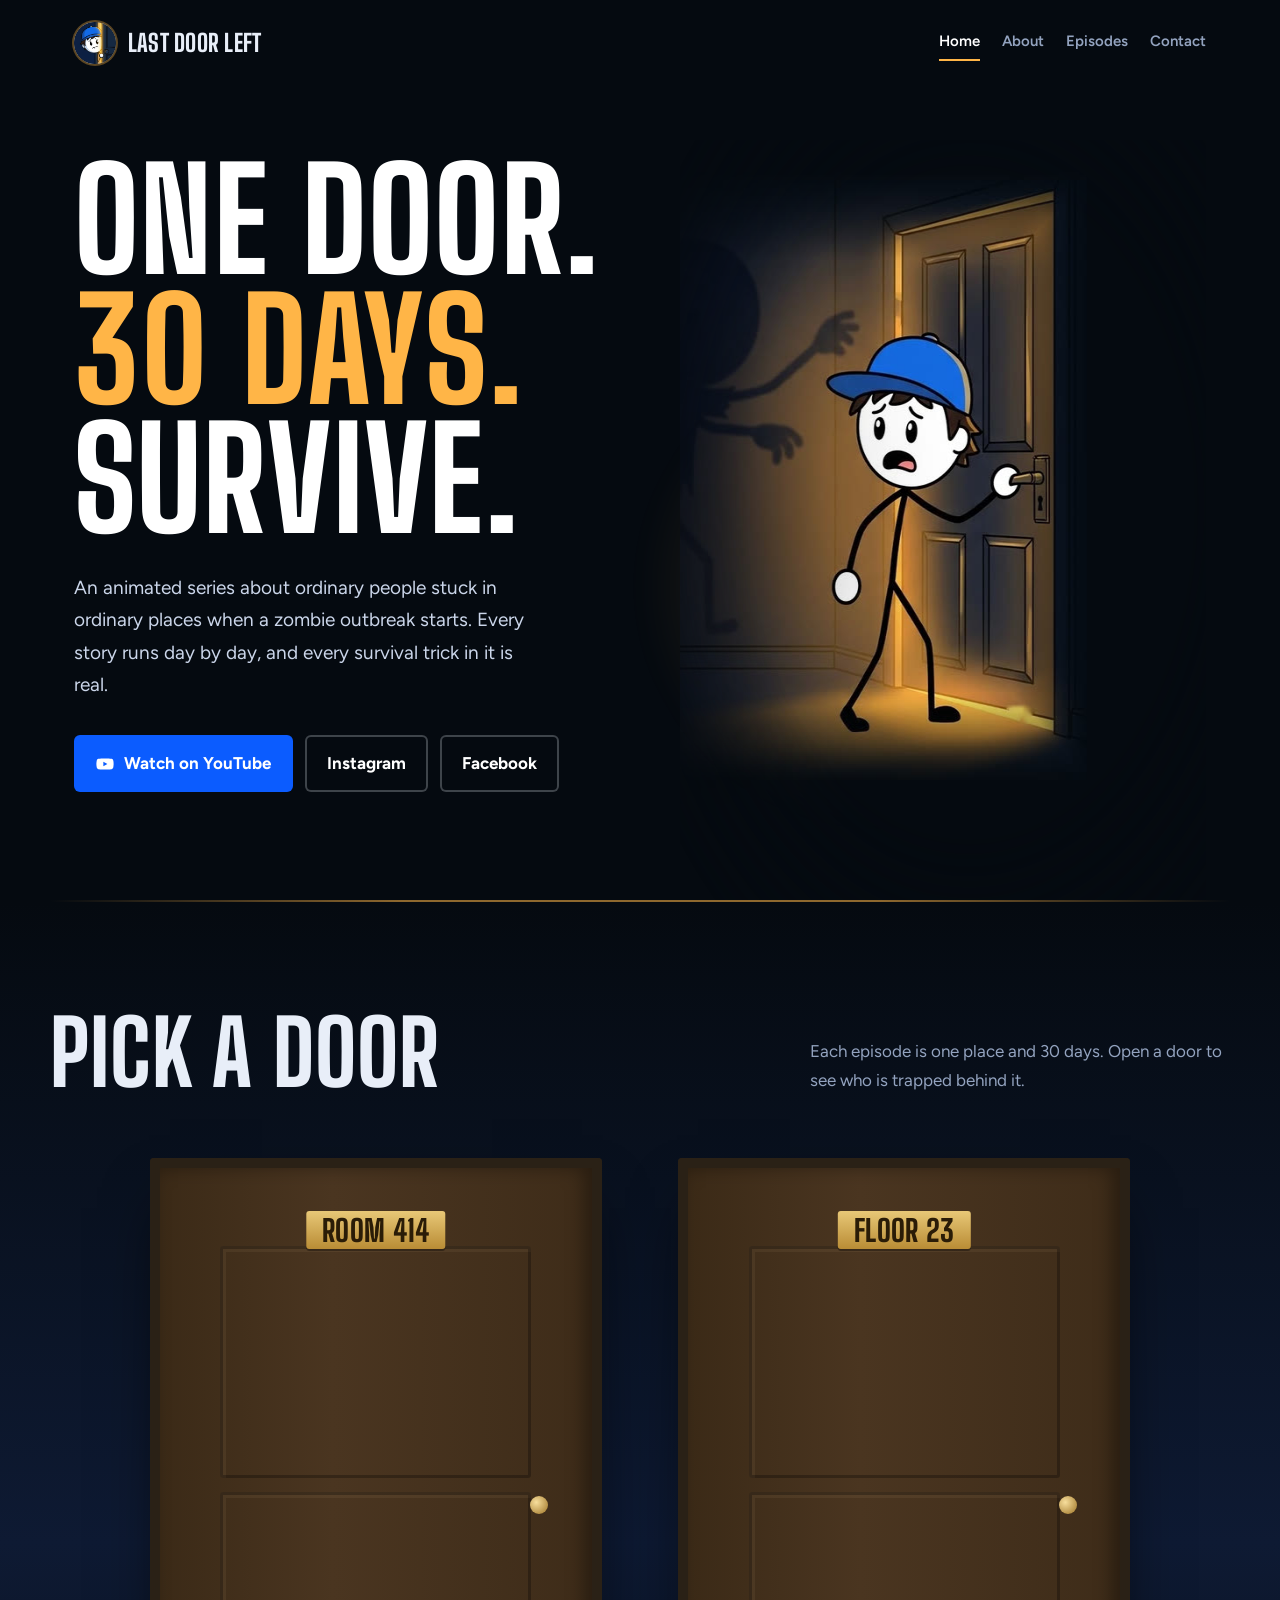
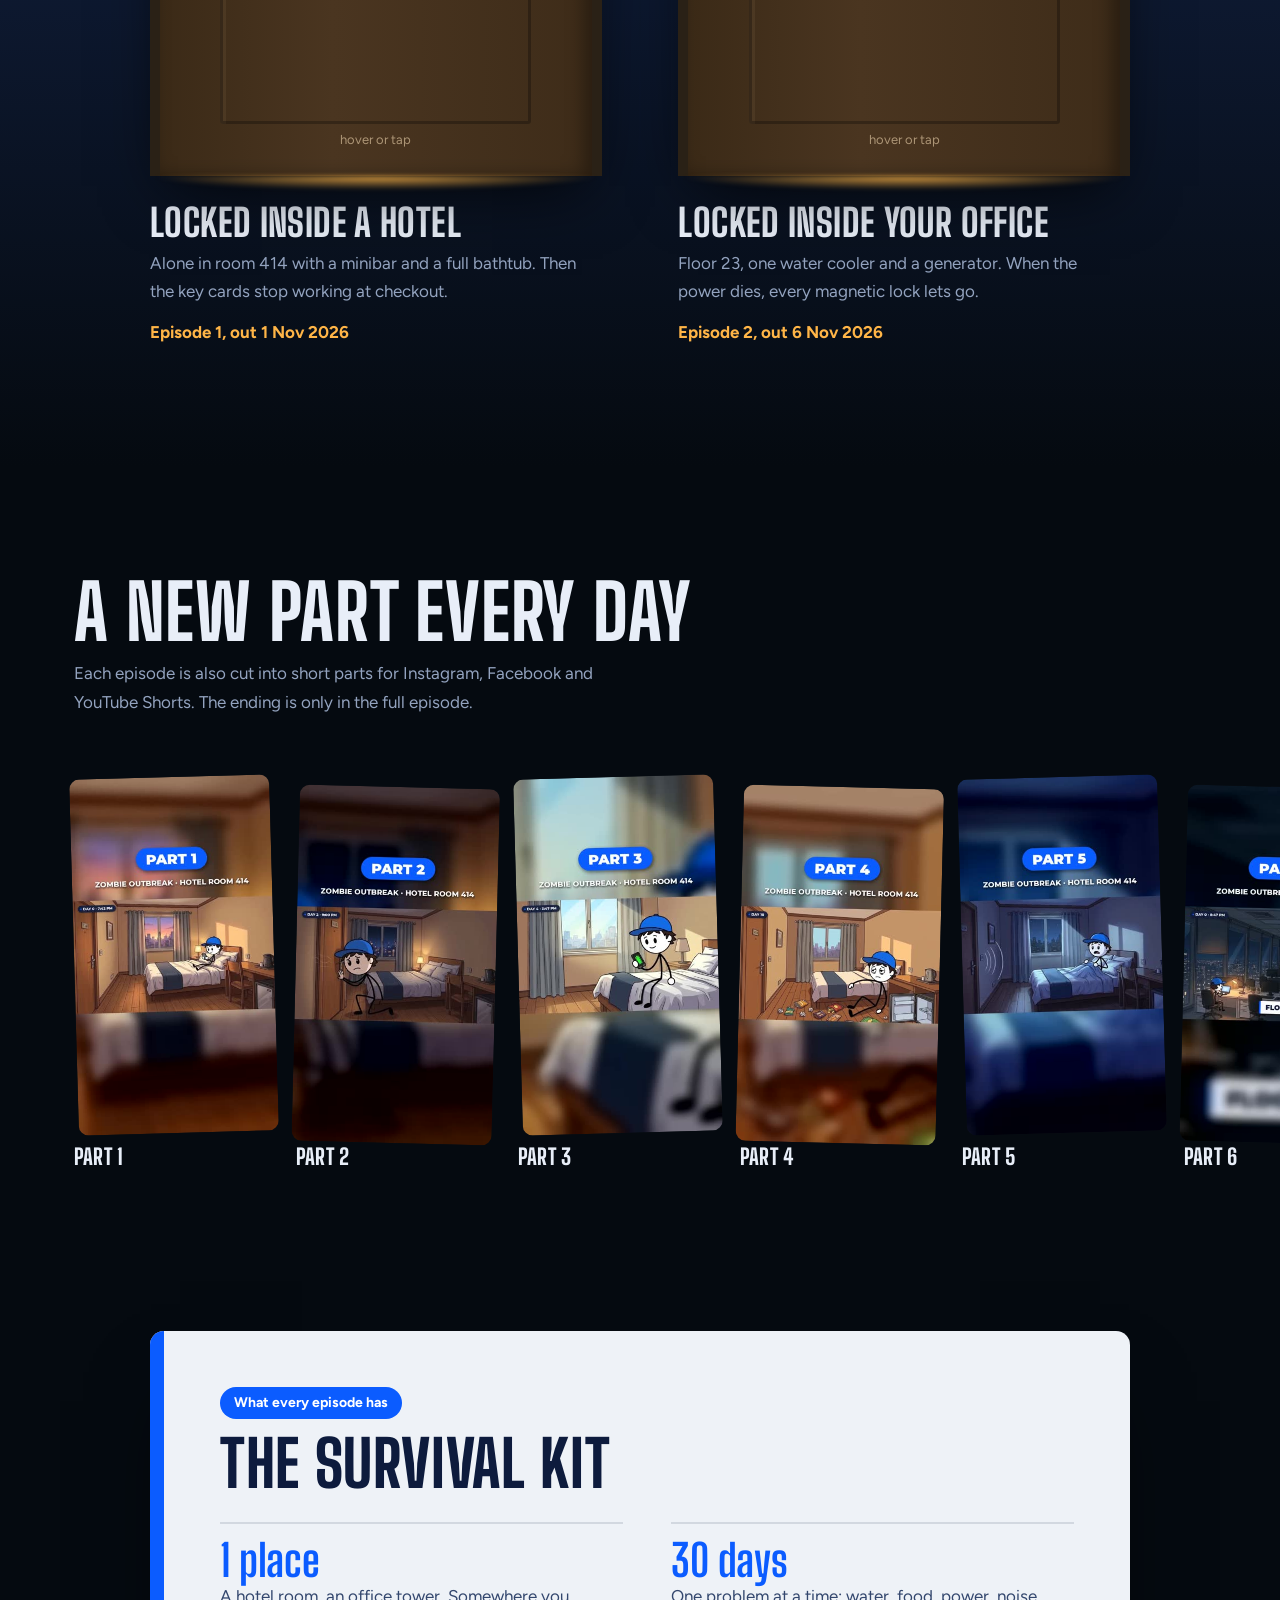
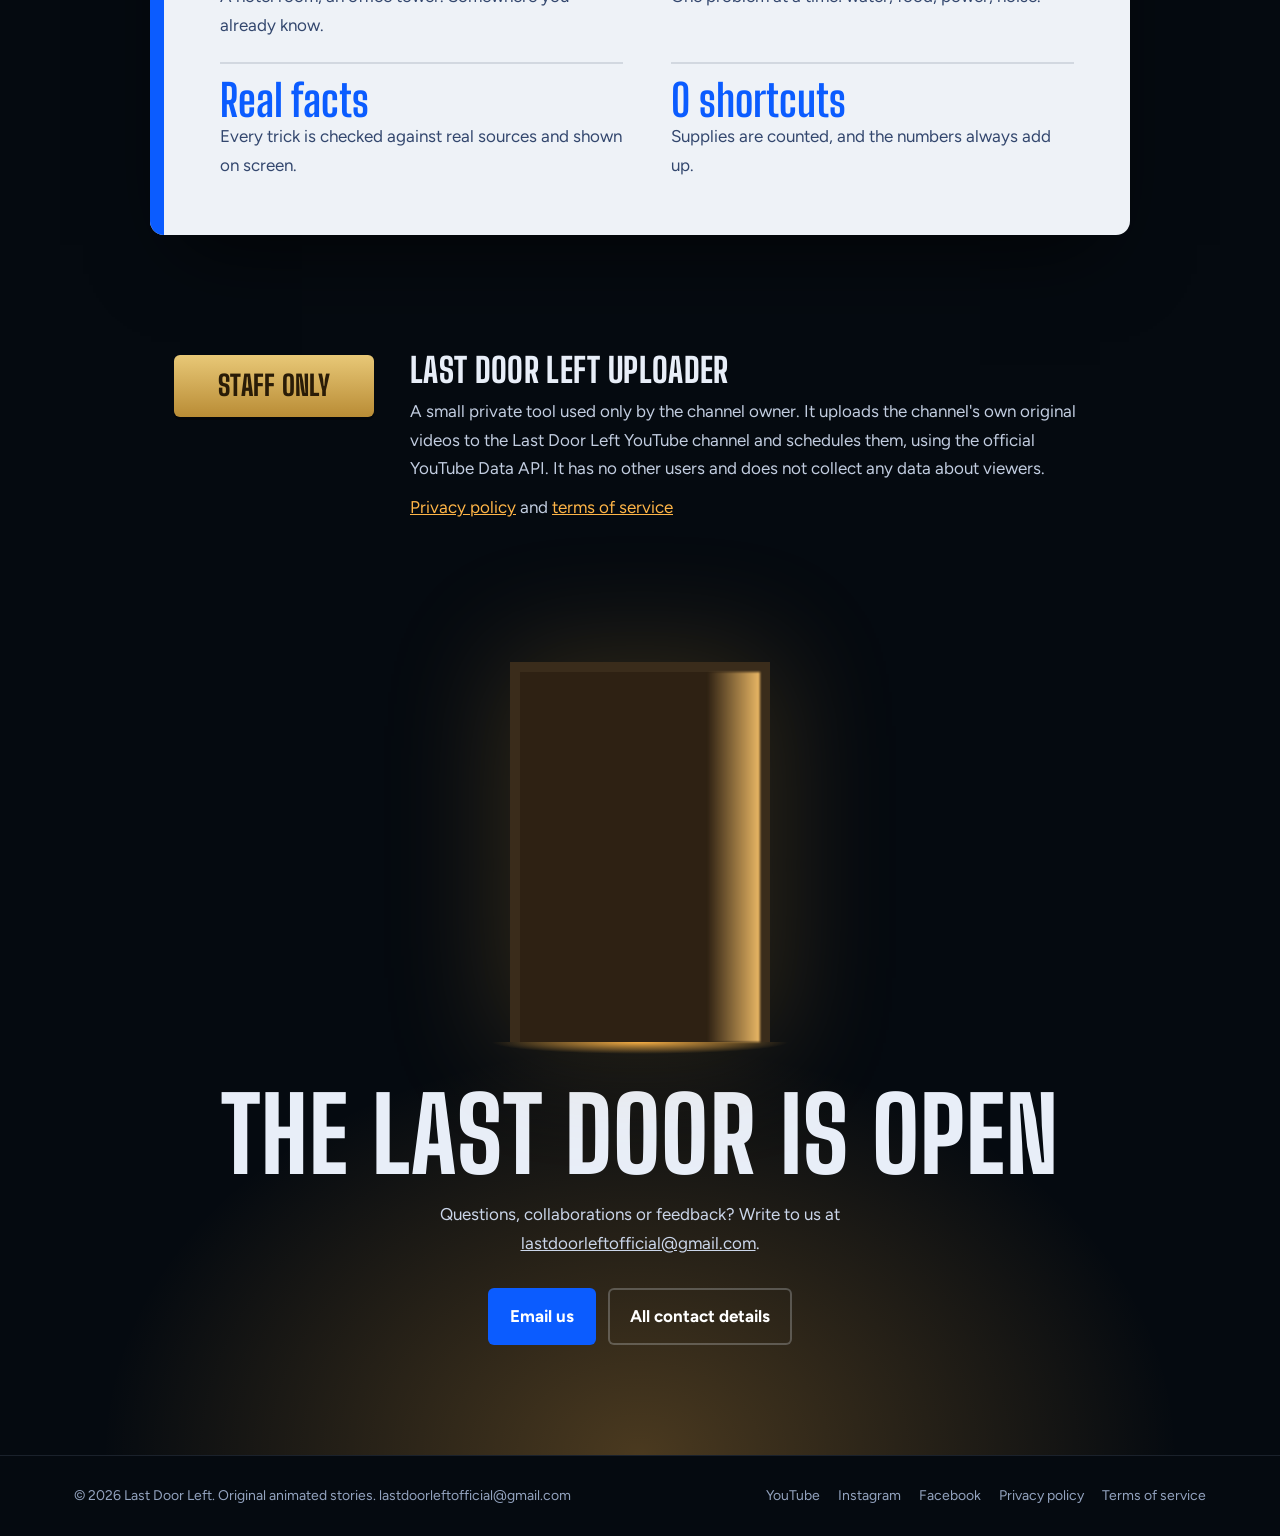
==== commit fbfeda6f: "Add files via upload" ====
--- a/index.html
+++ b/index.html
@@ -6,7 +6,7 @@
 <link rel="icon" href="img/logo.png">
 <link rel="preconnect" href="https://fonts.googleapis.com"><link rel="preconnect" href="https://fonts.gstatic.com" crossorigin>
 <link href="https://fonts.googleapis.com/css2?family=Big+Shoulders+Display:wght@700;800;900&family=Figtree:wght@400;600;700&display=swap" rel="stylesheet">
-<link rel="stylesheet" href="style.css"></head>
+<link rel="stylesheet" href="style.css?v=20261101"></head>
 <body>
 <header class="bar"><div class="in"><a class="logo" href="index.html"><img src="img/logo.png" alt=""><span class="sign">Last Door Left</span></a><nav class="menu" aria-label="Main"><a href="index.html" aria-current=page>Home</a><a href="about.html">About</a><a href="index.html#episodes">Episodes</a><a href="contact.html">Contact</a></nav></div></header>
 <main>
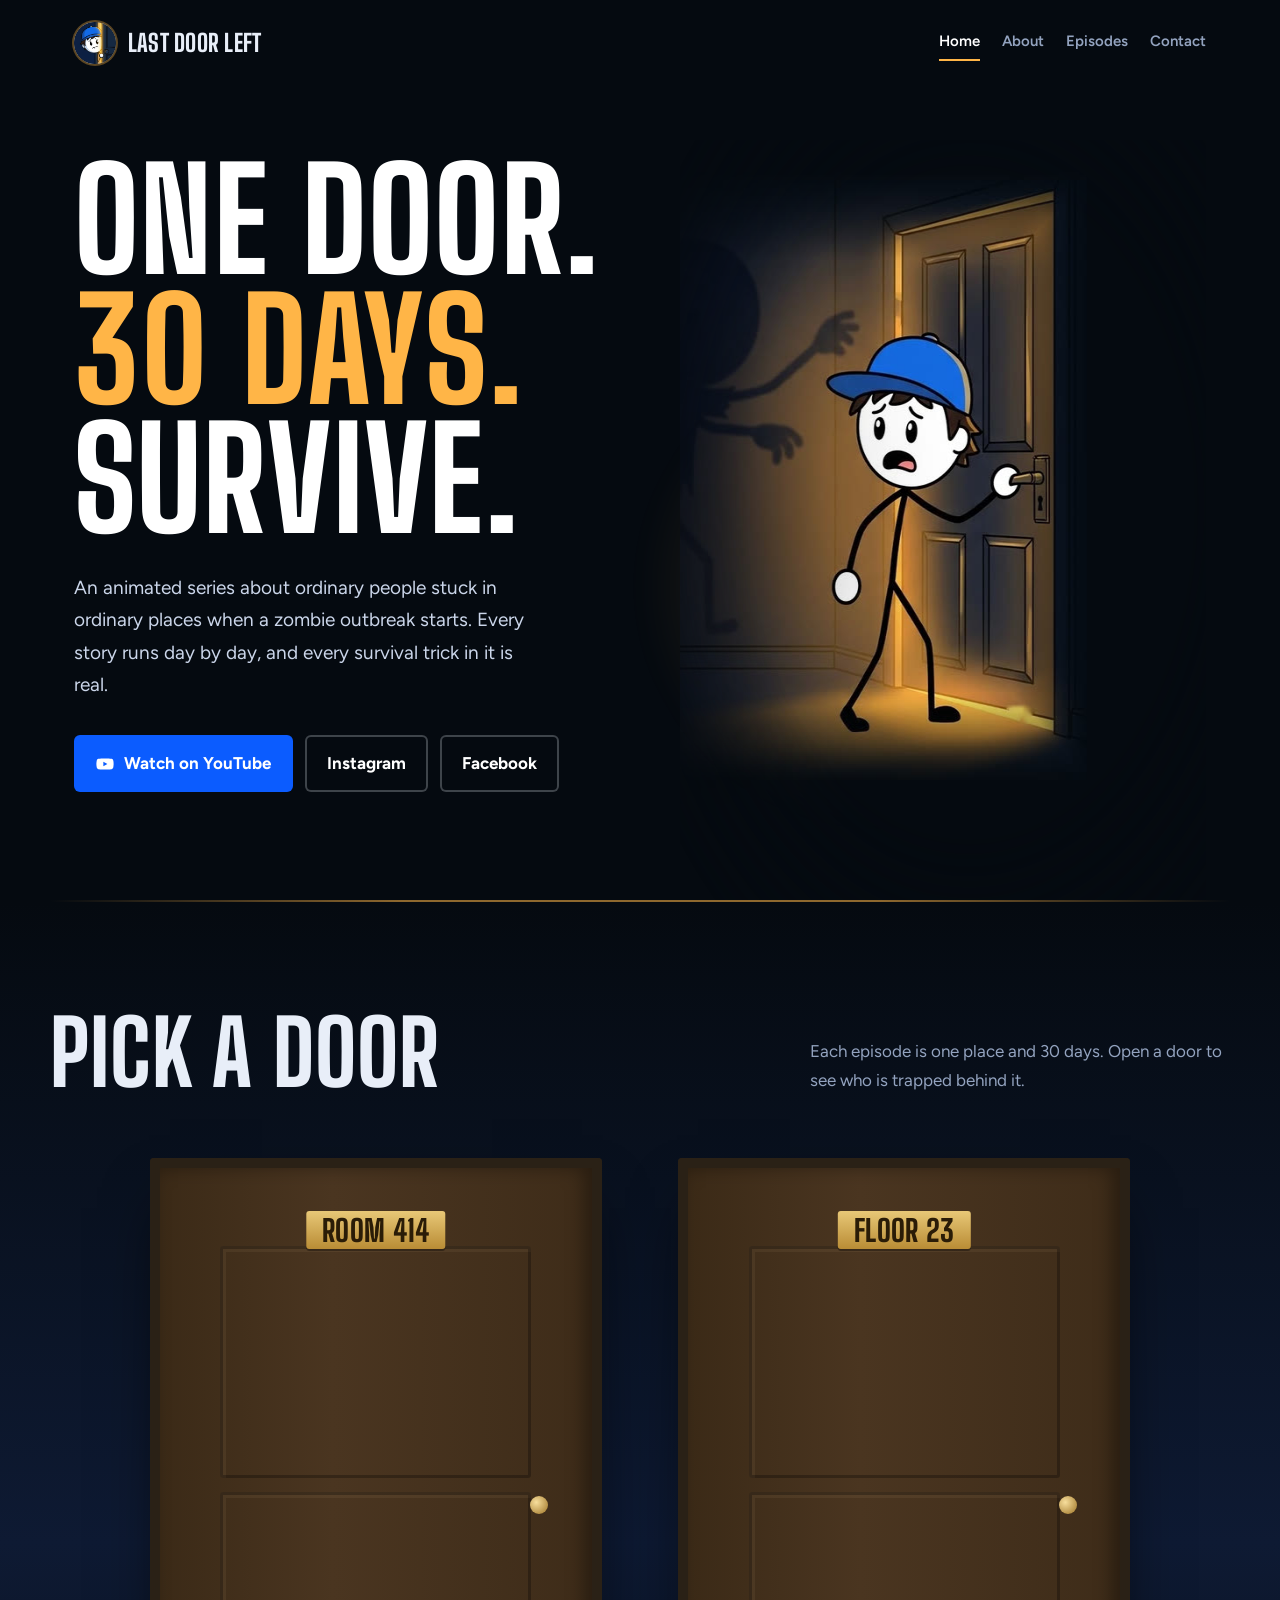
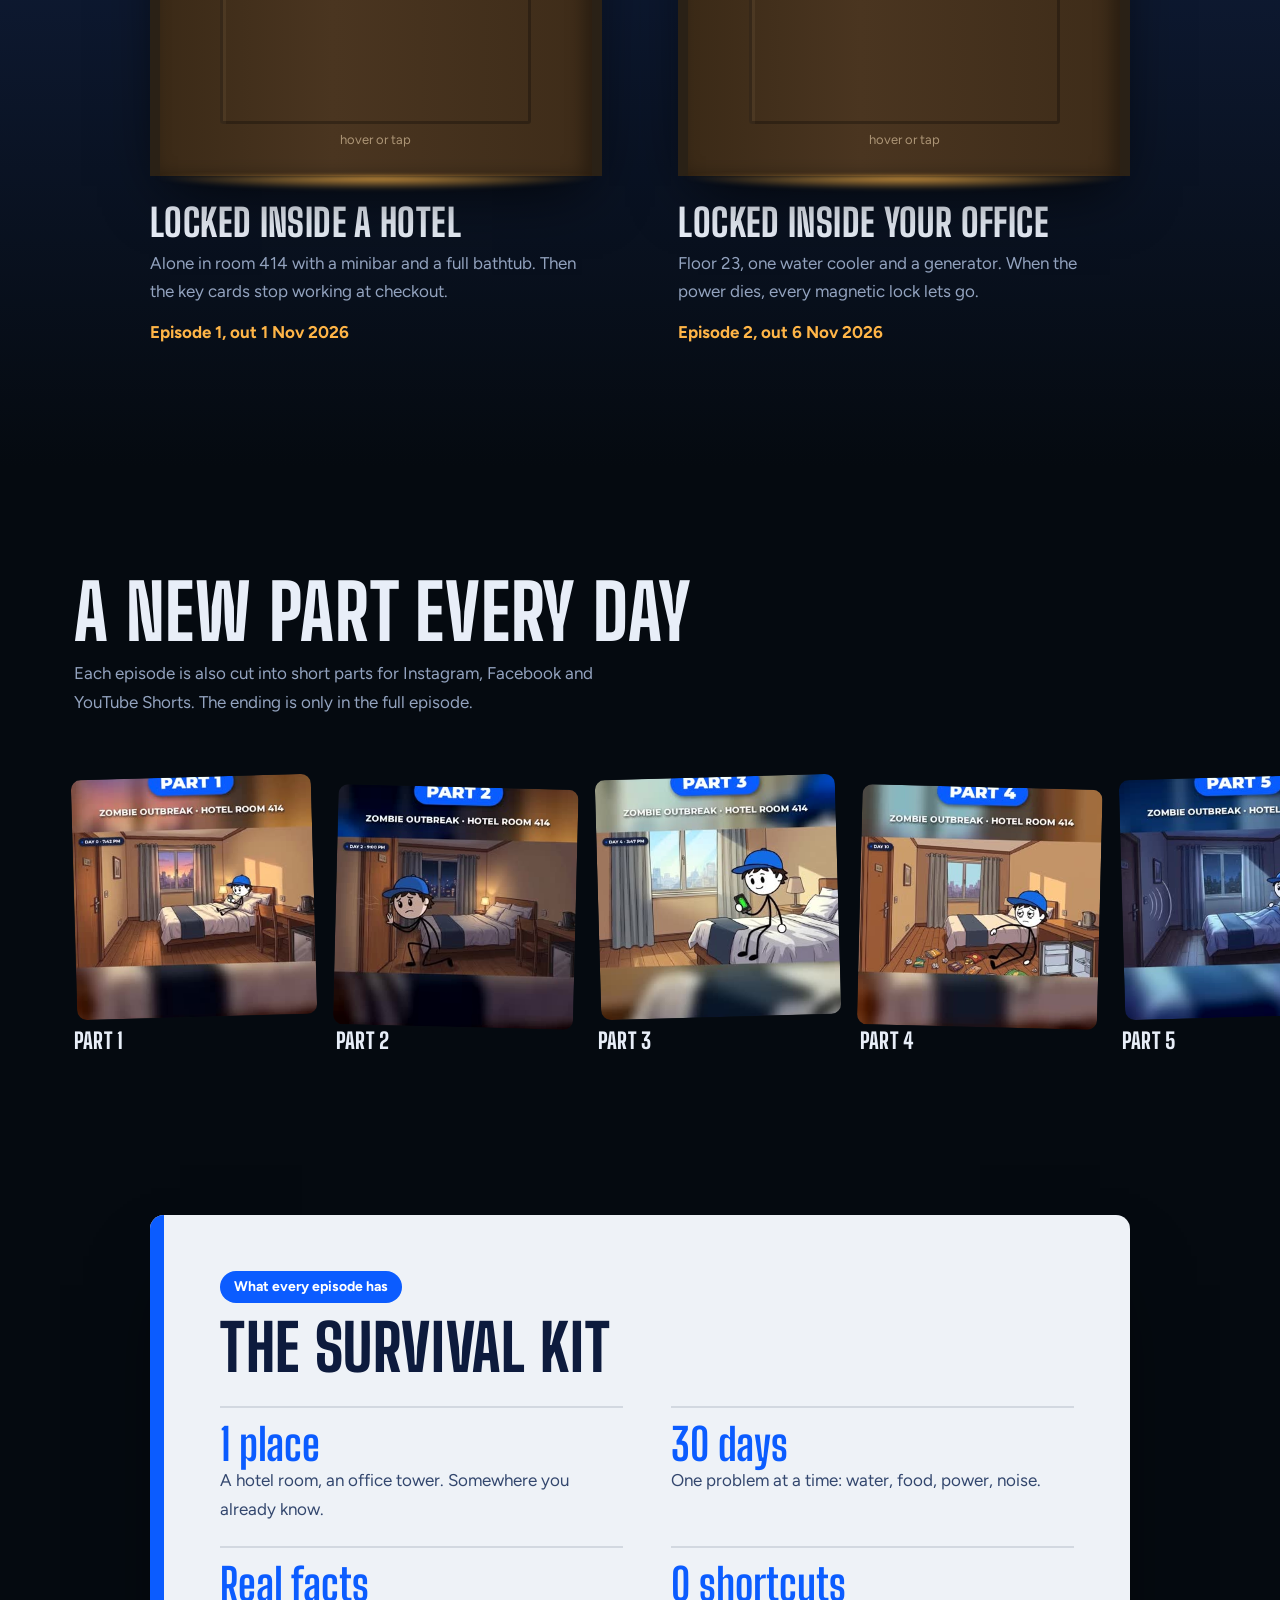
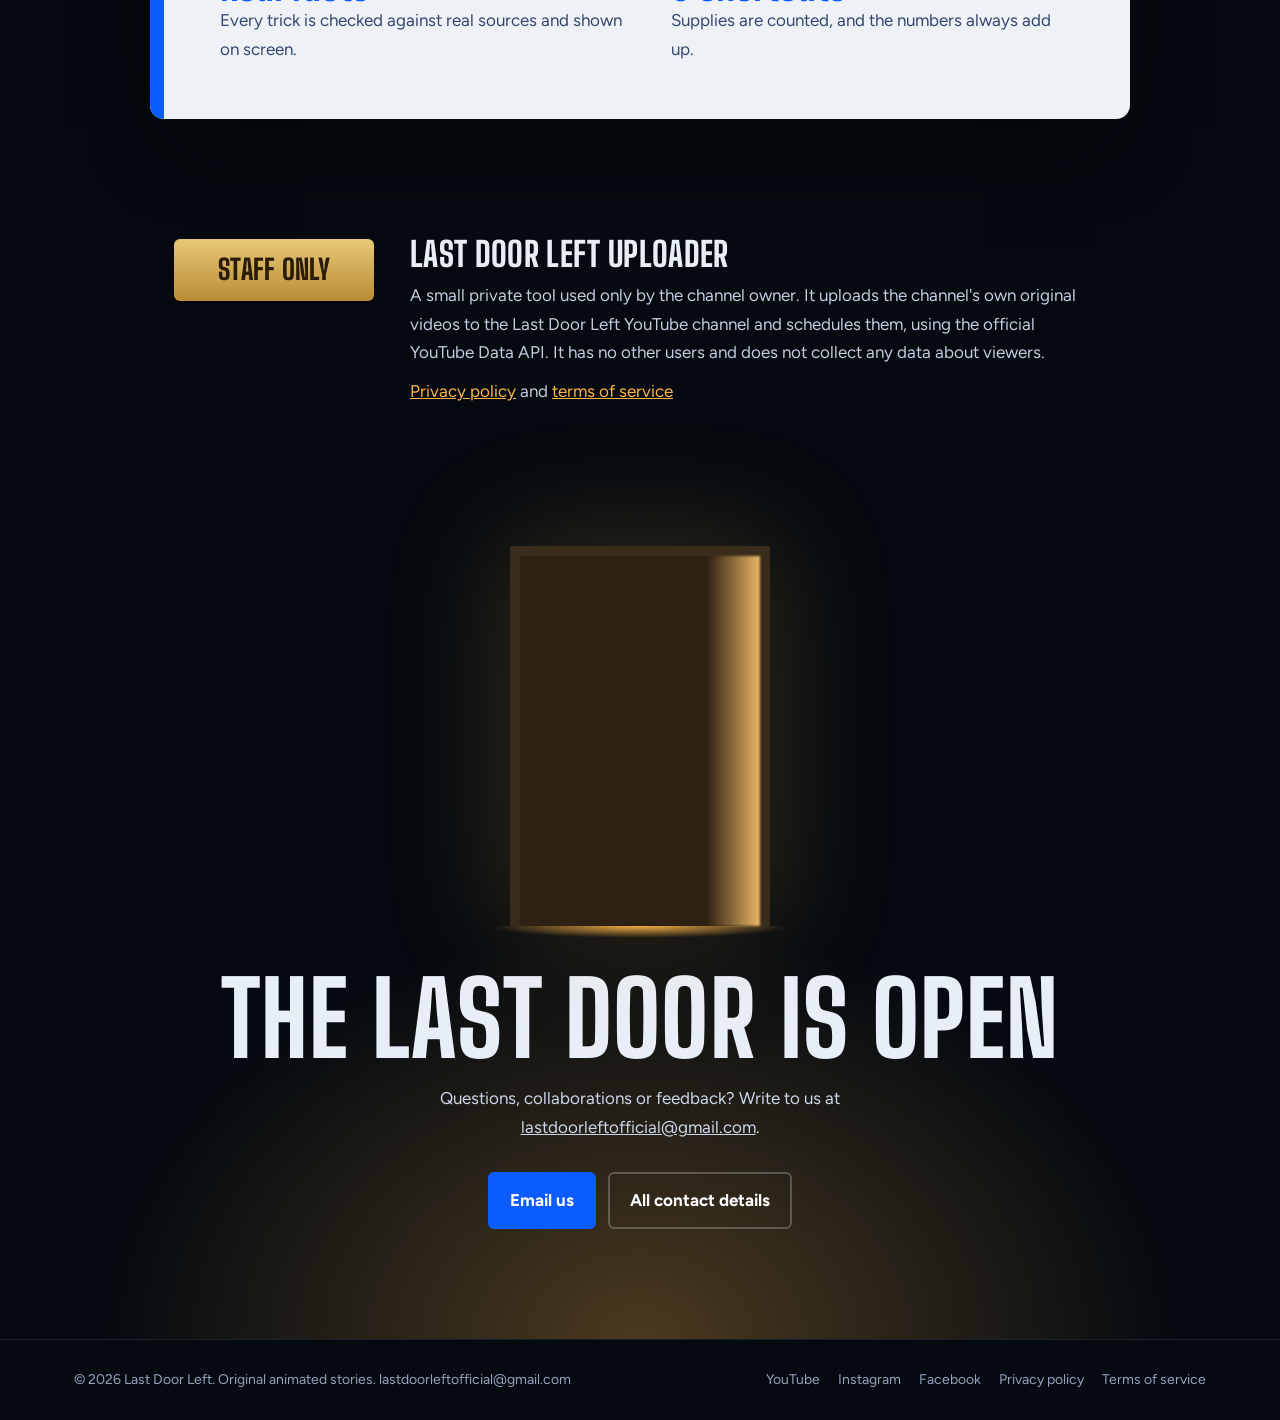
==== commit 562b4db8: "Add files via upload" ====
--- a/index.html
+++ b/index.html
@@ -6,7 +6,7 @@
 <link rel="icon" href="img/logo.png">
 <link rel="preconnect" href="https://fonts.googleapis.com"><link rel="preconnect" href="https://fonts.gstatic.com" crossorigin>
 <link href="https://fonts.googleapis.com/css2?family=Big+Shoulders+Display:wght@700;800;900&family=Figtree:wght@400;600;700&display=swap" rel="stylesheet">
-<link rel="stylesheet" href="style.css?v=20261101"></head>
+<link rel="stylesheet" href="style.css?v=20261101b"></head>
 <body>
 <header class="bar"><div class="in"><a class="logo" href="index.html"><img src="img/logo.png" alt=""><span class="sign">Last Door Left</span></a><nav class="menu" aria-label="Main"><a href="index.html" aria-current=page>Home</a><a href="about.html">About</a><a href="index.html#episodes">Episodes</a><a href="contact.html">Contact</a></nav></div></header>
 <main>
@@ -43,7 +43,7 @@
 
 <section class="parts">
   <div class="head"><h2 class="sign">A new part every day</h2><p>Each episode is also cut into short parts for Instagram, Facebook and YouTube Shorts. The ending is only in the full episode.</p></div>
-  <div class="strip"><a href="https://www.instagram.com/lastdoorleftofficial/"><img src="img/part1.jpg" alt="Part 1 cover" loading="lazy" width="200" height="356"><span class="sign">Part 1</span></a><a href="https://www.instagram.com/lastdoorleftofficial/"><img src="img/part2.jpg" alt="Part 2 cover" loading="lazy" width="200" height="356"><span class="sign">Part 2</span></a><a href="https://www.instagram.com/lastdoorleftofficial/"><img src="img/part3.jpg" alt="Part 3 cover" loading="lazy" width="200" height="356"><span class="sign">Part 3</span></a><a href="https://www.instagram.com/lastdoorleftofficial/"><img src="img/part4.jpg" alt="Part 4 cover" loading="lazy" width="200" height="356"><span class="sign">Part 4</span></a><a href="https://www.instagram.com/lastdoorleftofficial/"><img src="img/part5.jpg" alt="Part 5 cover" loading="lazy" width="200" height="356"><span class="sign">Part 5</span></a><a href="https://www.instagram.com/lastdoorleftofficial/"><img src="img/part6.jpg" alt="Part 6 cover" loading="lazy" width="200" height="356"><span class="sign">Part 6</span></a><a href="https://www.instagram.com/lastdoorleftofficial/"><img src="img/part7.jpg" alt="Part 7 cover" loading="lazy" width="200" height="356"><span class="sign">Part 7</span></a><a href="https://www.instagram.com/lastdoorleftofficial/"><img src="img/part8.jpg" alt="Part 8 cover" loading="lazy" width="200" height="356"><span class="sign">Part 8</span></a><a href="https://www.instagram.com/lastdoorleftofficial/"><img src="img/part9.jpg" alt="Part 9 cover" loading="lazy" width="200" height="356"><span class="sign">Part 9</span></a><a href="https://www.instagram.com/lastdoorleftofficial/"><img src="img/part10.jpg" alt="Part 10 cover" loading="lazy" width="200" height="356"><span class="sign">Part 10</span></a></div>
+  <div class="strip"><a href="https://www.instagram.com/lastdoorleftofficial/"><img src="img/part1.jpg" alt="Part 1 cover" loading="lazy" width="240" height="240"><span class="sign">Part 1</span></a><a href="https://www.instagram.com/lastdoorleftofficial/"><img src="img/part2.jpg" alt="Part 2 cover" loading="lazy" width="240" height="240"><span class="sign">Part 2</span></a><a href="https://www.instagram.com/lastdoorleftofficial/"><img src="img/part3.jpg" alt="Part 3 cover" loading="lazy" width="240" height="240"><span class="sign">Part 3</span></a><a href="https://www.instagram.com/lastdoorleftofficial/"><img src="img/part4.jpg" alt="Part 4 cover" loading="lazy" width="240" height="240"><span class="sign">Part 4</span></a><a href="https://www.instagram.com/lastdoorleftofficial/"><img src="img/part5.jpg" alt="Part 5 cover" loading="lazy" width="240" height="240"><span class="sign">Part 5</span></a><a href="https://www.instagram.com/lastdoorleftofficial/"><img src="img/part6.jpg" alt="Part 6 cover" loading="lazy" width="240" height="240"><span class="sign">Part 6</span></a><a href="https://www.instagram.com/lastdoorleftofficial/"><img src="img/part7.jpg" alt="Part 7 cover" loading="lazy" width="240" height="240"><span class="sign">Part 7</span></a><a href="https://www.instagram.com/lastdoorleftofficial/"><img src="img/part8.jpg" alt="Part 8 cover" loading="lazy" width="240" height="240"><span class="sign">Part 8</span></a><a href="https://www.instagram.com/lastdoorleftofficial/"><img src="img/part9.jpg" alt="Part 9 cover" loading="lazy" width="240" height="240"><span class="sign">Part 9</span></a><a href="https://www.instagram.com/lastdoorleftofficial/"><img src="img/part10.jpg" alt="Part 10 cover" loading="lazy" width="240" height="240"><span class="sign">Part 10</span></a></div>
 </section>
 
 <section class="kit">
--- a/style.css
+++ b/style.css
@@ -10,8 +10,10 @@
 }
 *{box-sizing:border-box}
 html{scroll-behavior:smooth}
-body{margin:0;background:var(--night);color:var(--text);font:400 17px/1.7 "Figtree",system-ui,sans-serif;-webkit-font-smoothing:antialiased}
+body{margin:0;min-height:100vh;display:flex;flex-direction:column;background:var(--night);color:var(--text);font:400 17px/1.7 "Figtree",system-ui,sans-serif;-webkit-font-smoothing:antialiased}
 img{max-width:100%;display:block}
+main{flex:1}
+html,body{overflow-x:clip}
 a{color:inherit}
 :focus-visible{outline:3px solid var(--glow);outline-offset:3px;border-radius:4px}
 .sign{font-family:"Big Shoulders Display",Impact,sans-serif;font-weight:800;letter-spacing:.01em;line-height:.92;text-transform:uppercase}
@@ -71,8 +73,8 @@
 .parts h2{font-size:clamp(40px,6vw,76px);margin:0 0 12px}
 .parts .head p{color:var(--dim);margin:0;max-width:560px}
 .strip{display:flex;gap:22px;overflow-x:auto;scroll-snap-type:x mandatory;padding:20px max(24px,calc((100vw - 1180px)/2 + 24px)) 34px;scroll-padding-inline:max(24px,calc((100vw - 1180px)/2 + 24px));scrollbar-width:thin;scrollbar-color:var(--hall) transparent}
-.strip a{flex:0 0 200px;scroll-snap-align:start;text-decoration:none}
-.strip img{width:200px;aspect-ratio:9/16;object-fit:cover;border-radius:10px;transition:transform .2s}
+.strip a{flex:0 0 240px;scroll-snap-align:start;text-decoration:none}
+.strip img{width:240px;aspect-ratio:1/1;object-fit:cover;border-radius:10px;transition:transform .2s}
 .strip a:nth-child(odd) img{transform:rotate(-1.6deg)}
 .strip a:nth-child(even) img{transform:rotate(1.4deg) translateY(10px)}
 .strip a:hover img{transform:rotate(0) scale(1.03)}
@@ -128,6 +130,48 @@
 .doc h2{font-size:22px;margin:30px 0 6px}
 .doc a{color:var(--cap)}
 
+/* about page */
+.ahero{max-width:1180px;margin:0 auto;padding:130px 24px 40px;display:grid;grid-template-columns:1.15fr .85fr;gap:48px;align-items:center}
+.ahero h1{font-size:clamp(60px,9vw,120px);margin:0 0 26px}
+.ahero p{font-size:19px;color:#CBD6EA;max-width:58ch;margin:0 0 18px}
+.ahero figure{margin:0}
+.ahero figure img{width:100%;max-width:440px;margin-left:auto;-webkit-mask-image:radial-gradient(ellipse 70% 72% at 55% 48%,#000 60%,transparent 100%);mask-image:radial-gradient(ellipse 70% 72% at 55% 48%,#000 60%,transparent 100%)}
+.story{max-width:1080px;margin:0 auto;padding:100px 24px 40px;display:grid;gap:90px}
+.row{display:grid;grid-template-columns:1fr 1fr;gap:clamp(30px,6vw,80px);align-items:center}
+.row.flip figure{order:2}
+.row figure{margin:0;position:relative}
+.row figure img{width:100%;border-radius:12px;box-shadow:0 30px 60px -25px rgba(0,0,0,.85)}
+.row figure.sq img{max-width:380px}
+.row figure.round img{max-width:300px;border-radius:50%;margin:auto;box-shadow:0 0 0 6px rgba(255,181,71,.25),0 0 80px rgba(255,181,71,.25)}
+.row h2{font-size:clamp(40px,5vw,64px);margin:0 0 14px}
+.row p{color:#CBD6EA;margin:0 0 12px;max-width:46ch}
+.row .fact{color:var(--glow);font-weight:700}
+.closing{max-width:1080px;margin:0 auto;padding:30px 24px 110px;display:flex;justify-content:space-between;align-items:center;gap:30px;flex-wrap:wrap;border-top:1px solid rgba(147,163,191,.15)}
+.closing p{margin:0;color:var(--dim);max-width:52ch}
+
+/* contact page */
+.contact{max-width:1180px;margin:0 auto;padding:130px 24px 90px;display:grid;grid-template-columns:1.1fr .9fr;gap:60px;align-items:center}
+.contact h1{font-size:clamp(64px,10vw,130px);margin:0 0 20px}
+.contact .lead{font-size:19px;color:#CBD6EA;max-width:48ch;margin:0 0 20px}
+.bigdoor{position:relative;width:min(300px,70vw);aspect-ratio:3/4.6;margin:0 auto;background:linear-gradient(90deg,#3B2A17,#4A3520 45%,#3E2C19);border:12px solid #2A2116;border-bottom:0;box-shadow:0 0 140px 20px rgba(255,181,71,.16);transform-origin:left;transform:perspective(1400px) rotateY(-16deg)}
+.bigdoor::before{content:"";position:absolute;top:0;bottom:0;right:-36px;width:36px;background:linear-gradient(90deg,rgba(255,200,110,.95),rgba(255,181,71,0));filter:blur(2px)}
+.bigdoor::after{content:"";position:absolute;left:-60px;right:-120px;bottom:-16px;height:16px;background:radial-gradient(ellipse at top,rgba(255,181,71,.9),transparent 70%)}
+.bigdoor i{position:absolute;left:14%;right:14%;border-radius:3px;box-shadow:inset 0 0 0 3px rgba(0,0,0,.28)}
+.bigdoor i:nth-child(1){top:18%;height:33%}
+.bigdoor i:nth-child(2){top:57%;height:33%}
+.bigdoor .plate{top:7%}
+.bigdoor .knob{top:52%}
+.slip{position:absolute;left:50%;bottom:-6px;transform:translateX(-50%) rotate(-3deg);background:var(--paper);color:var(--ink);font-weight:700;font-size:13px;padding:6px 12px;border-radius:2px;white-space:nowrap;box-shadow:0 6px 14px rgba(0,0,0,.5)}
+
+@media (max-width:820px){
+  .ahero,.contact,.row{grid-template-columns:1fr}
+  .row.flip figure{order:0}
+  .ahero,.contact,.page{padding-top:160px}
+  .ahero figure img{margin:0 auto;max-width:320px}
+  .story{gap:60px;padding-top:50px}
+  .bigdoor{transform:none;width:220px}
+}
+
 @media (max-width:820px){
   .hero{grid-template-columns:1fr;min-height:auto;padding-top:120px}
   .hero .copy{padding-bottom:0}
